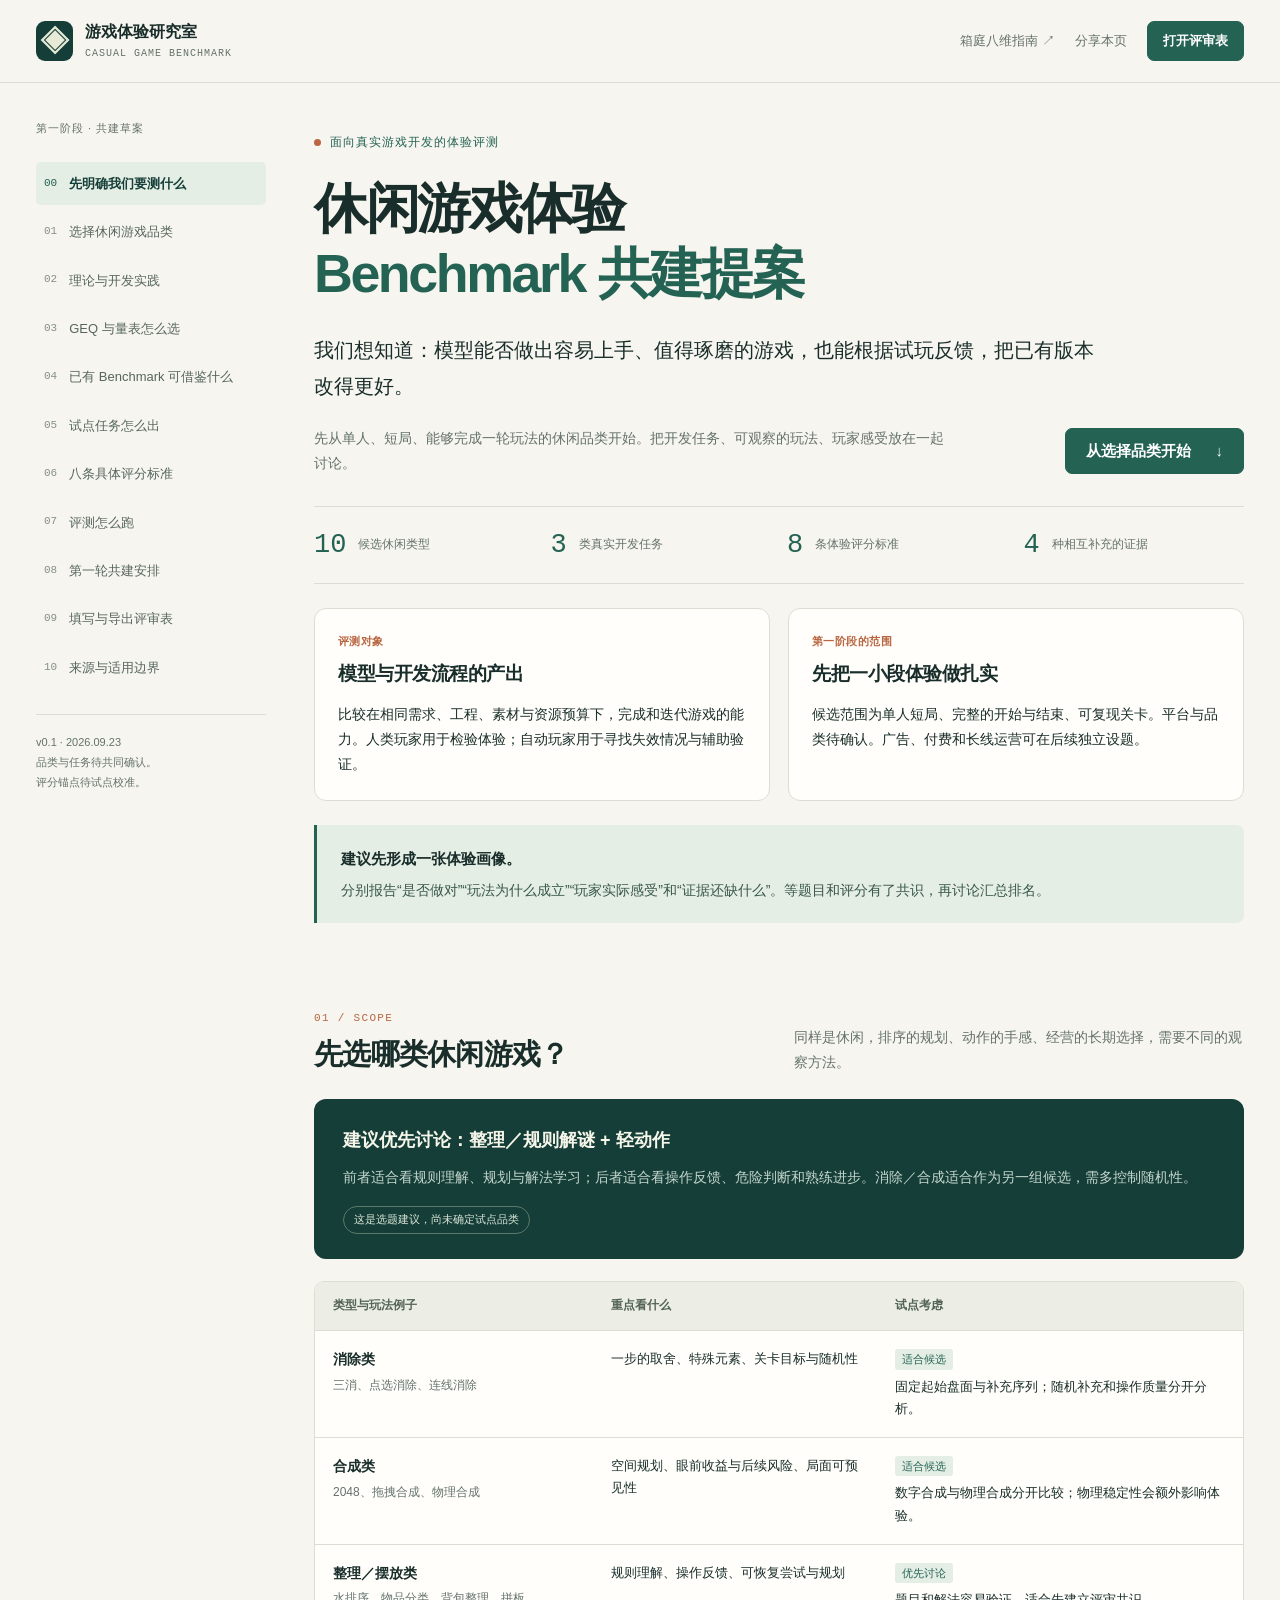
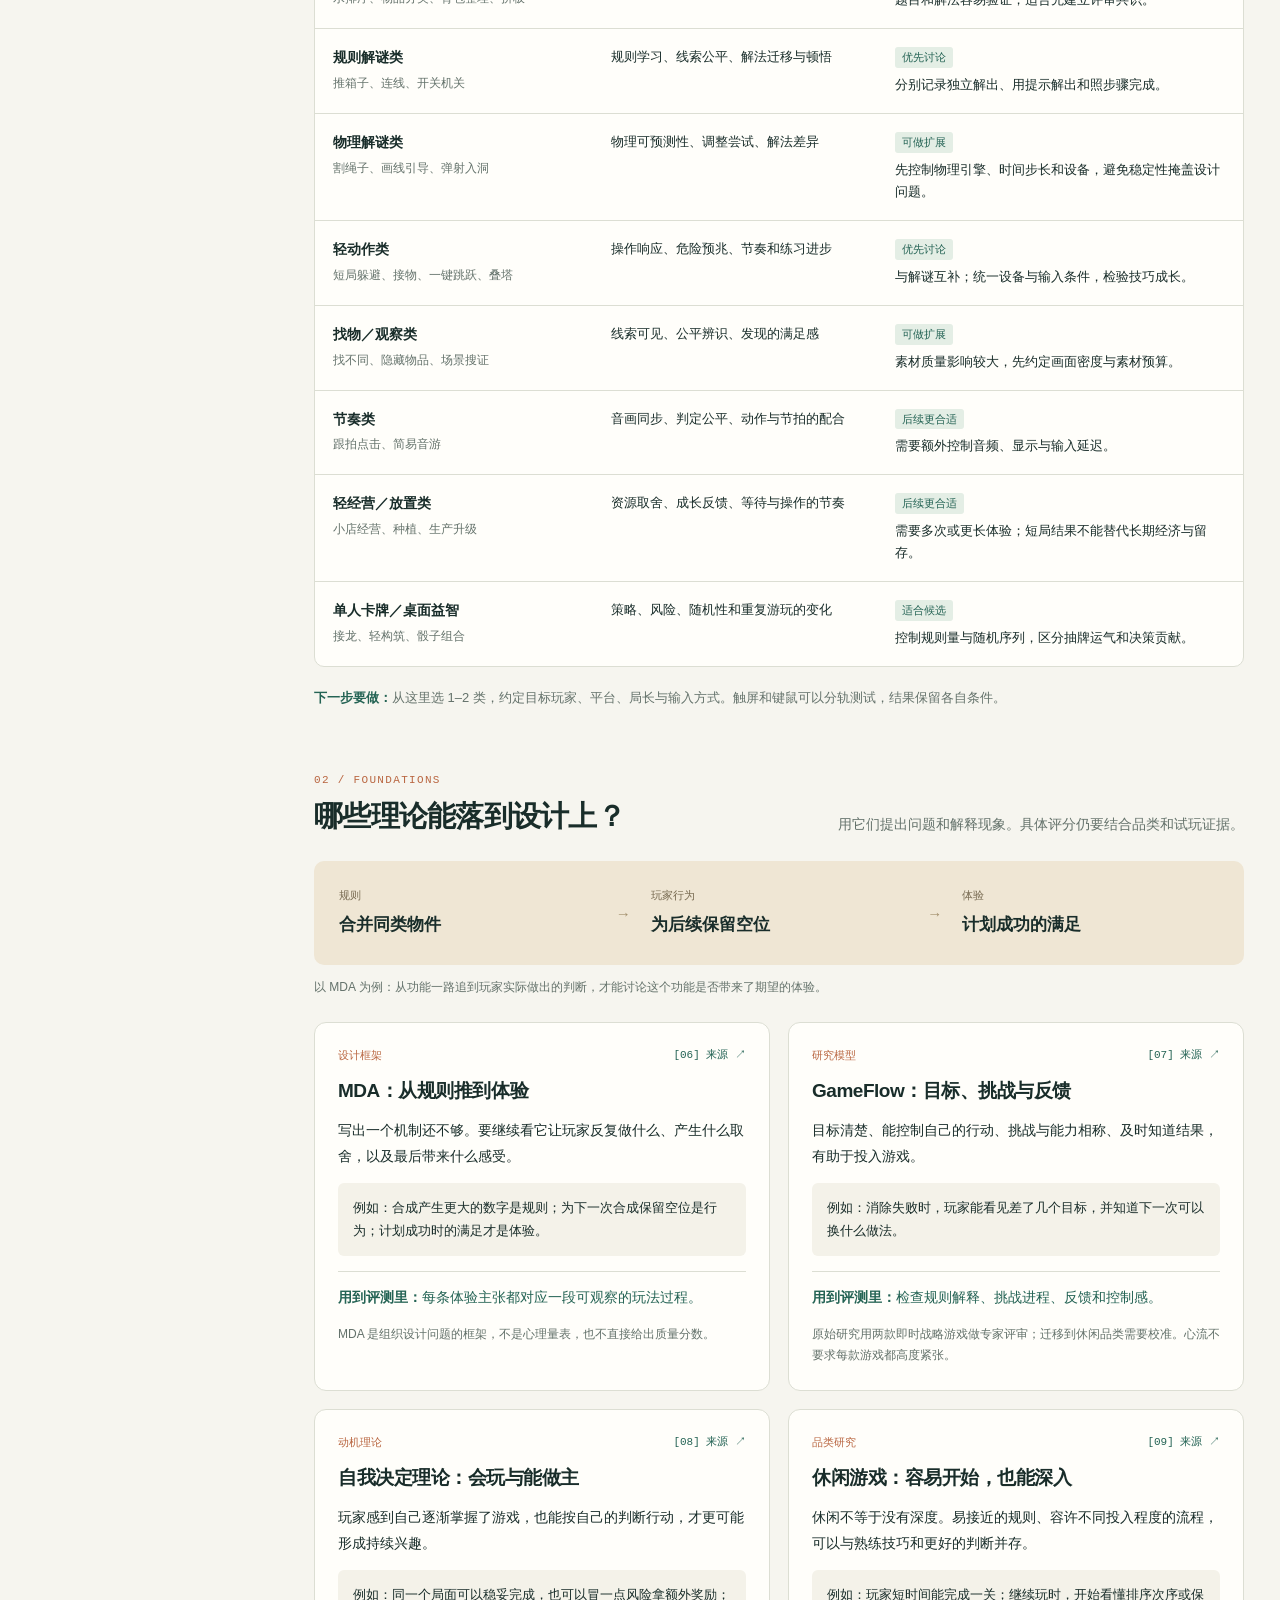
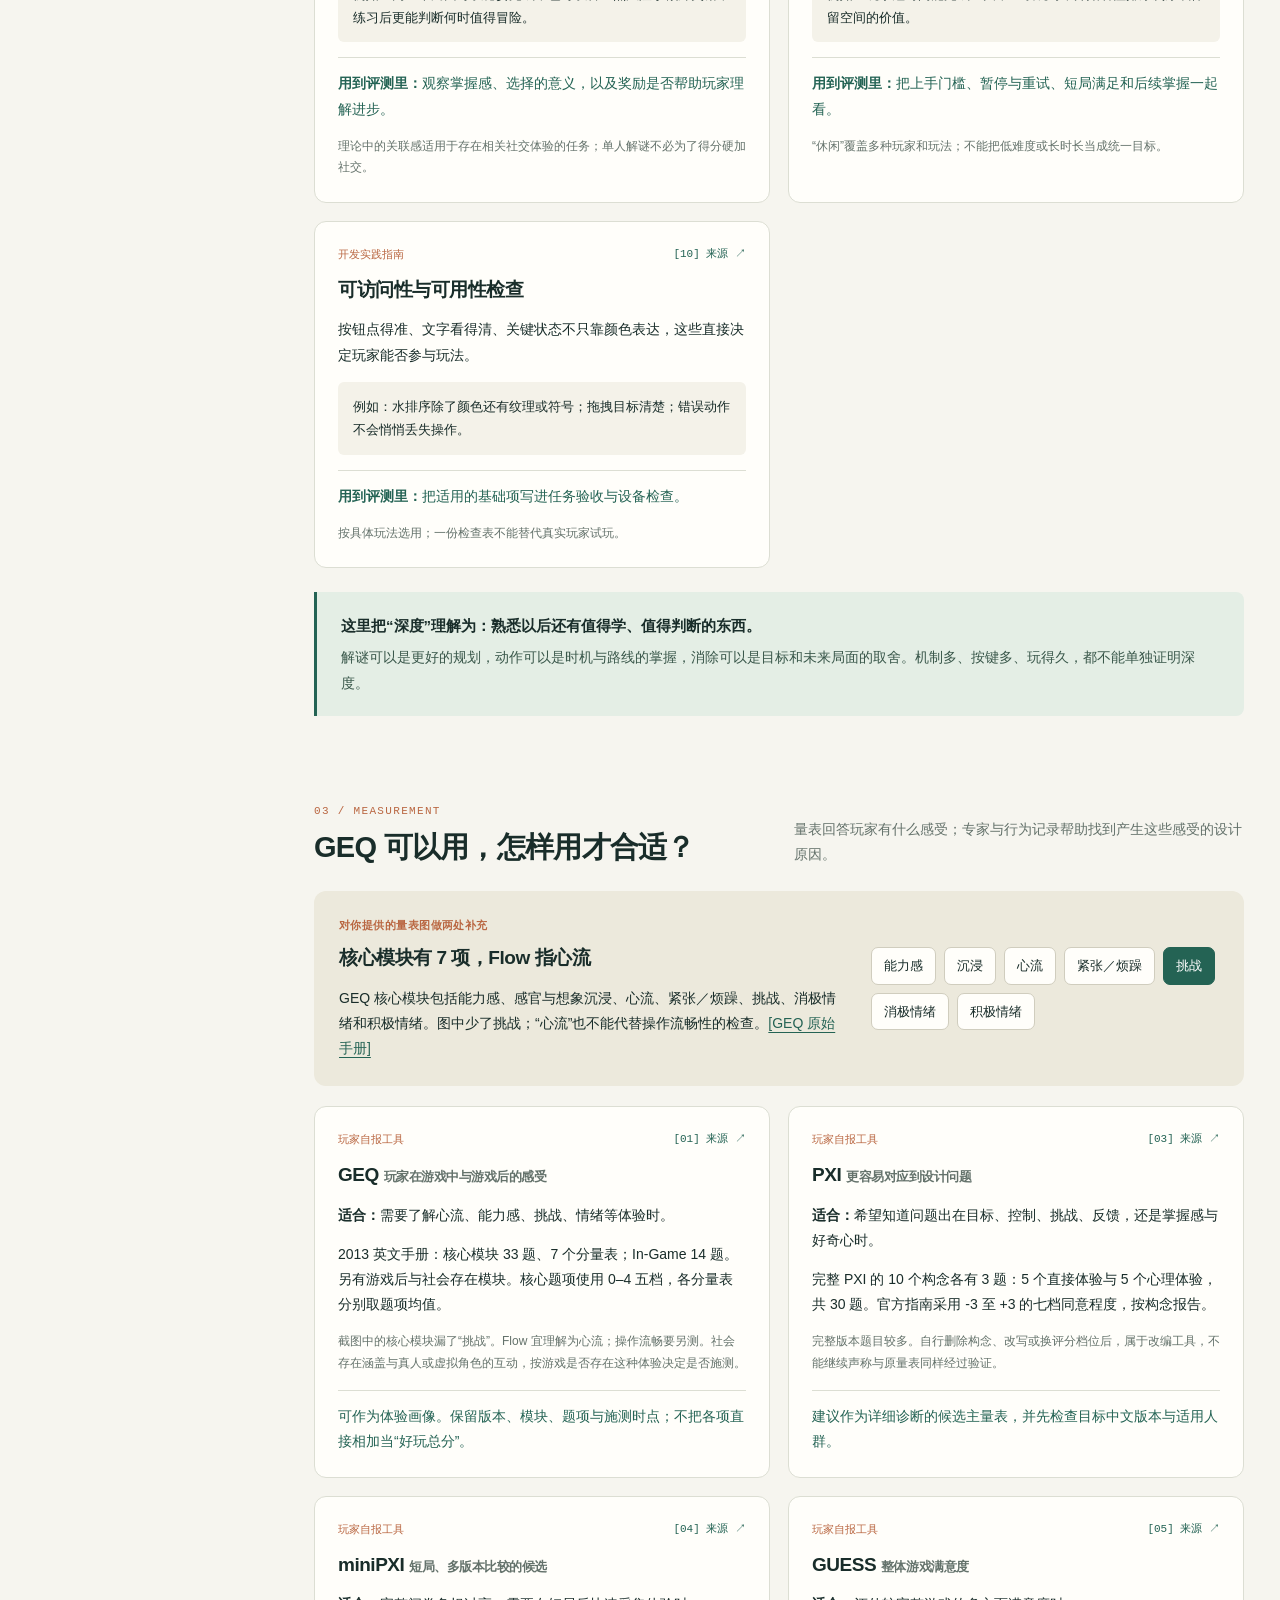
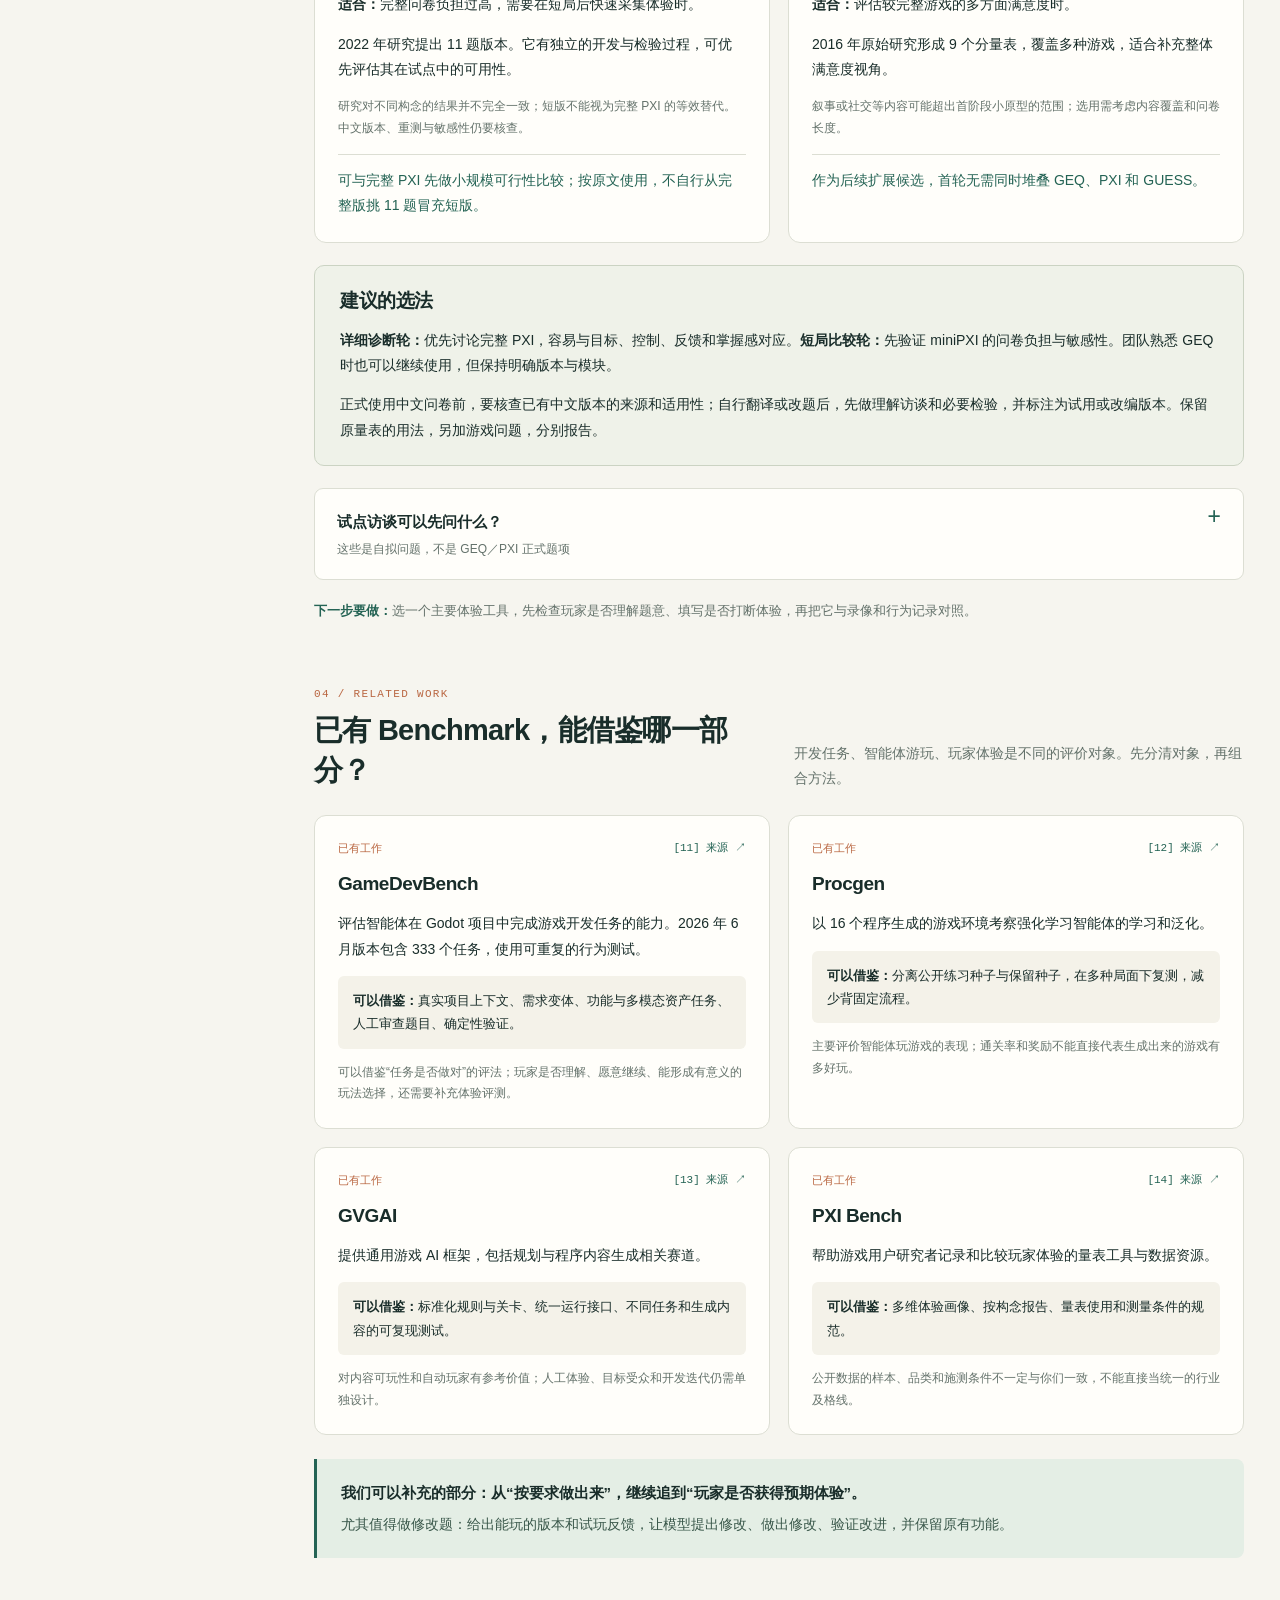
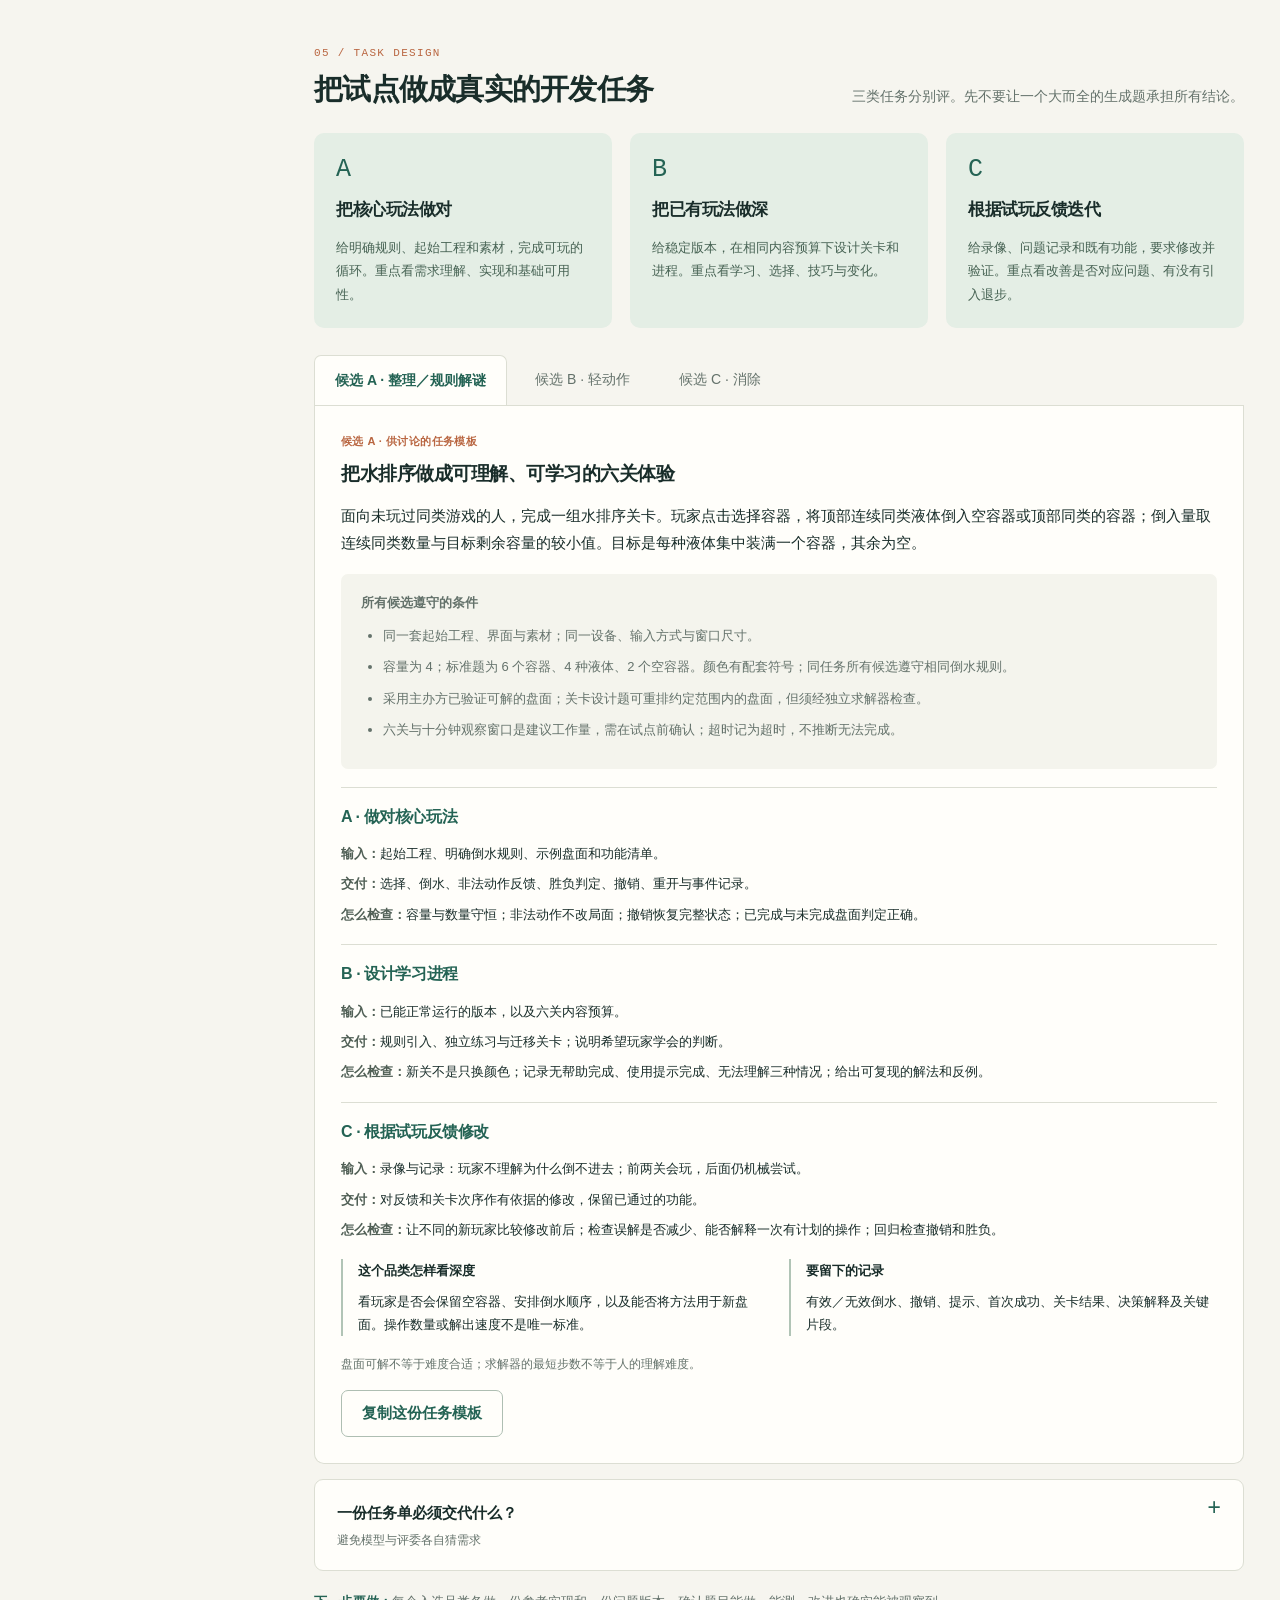
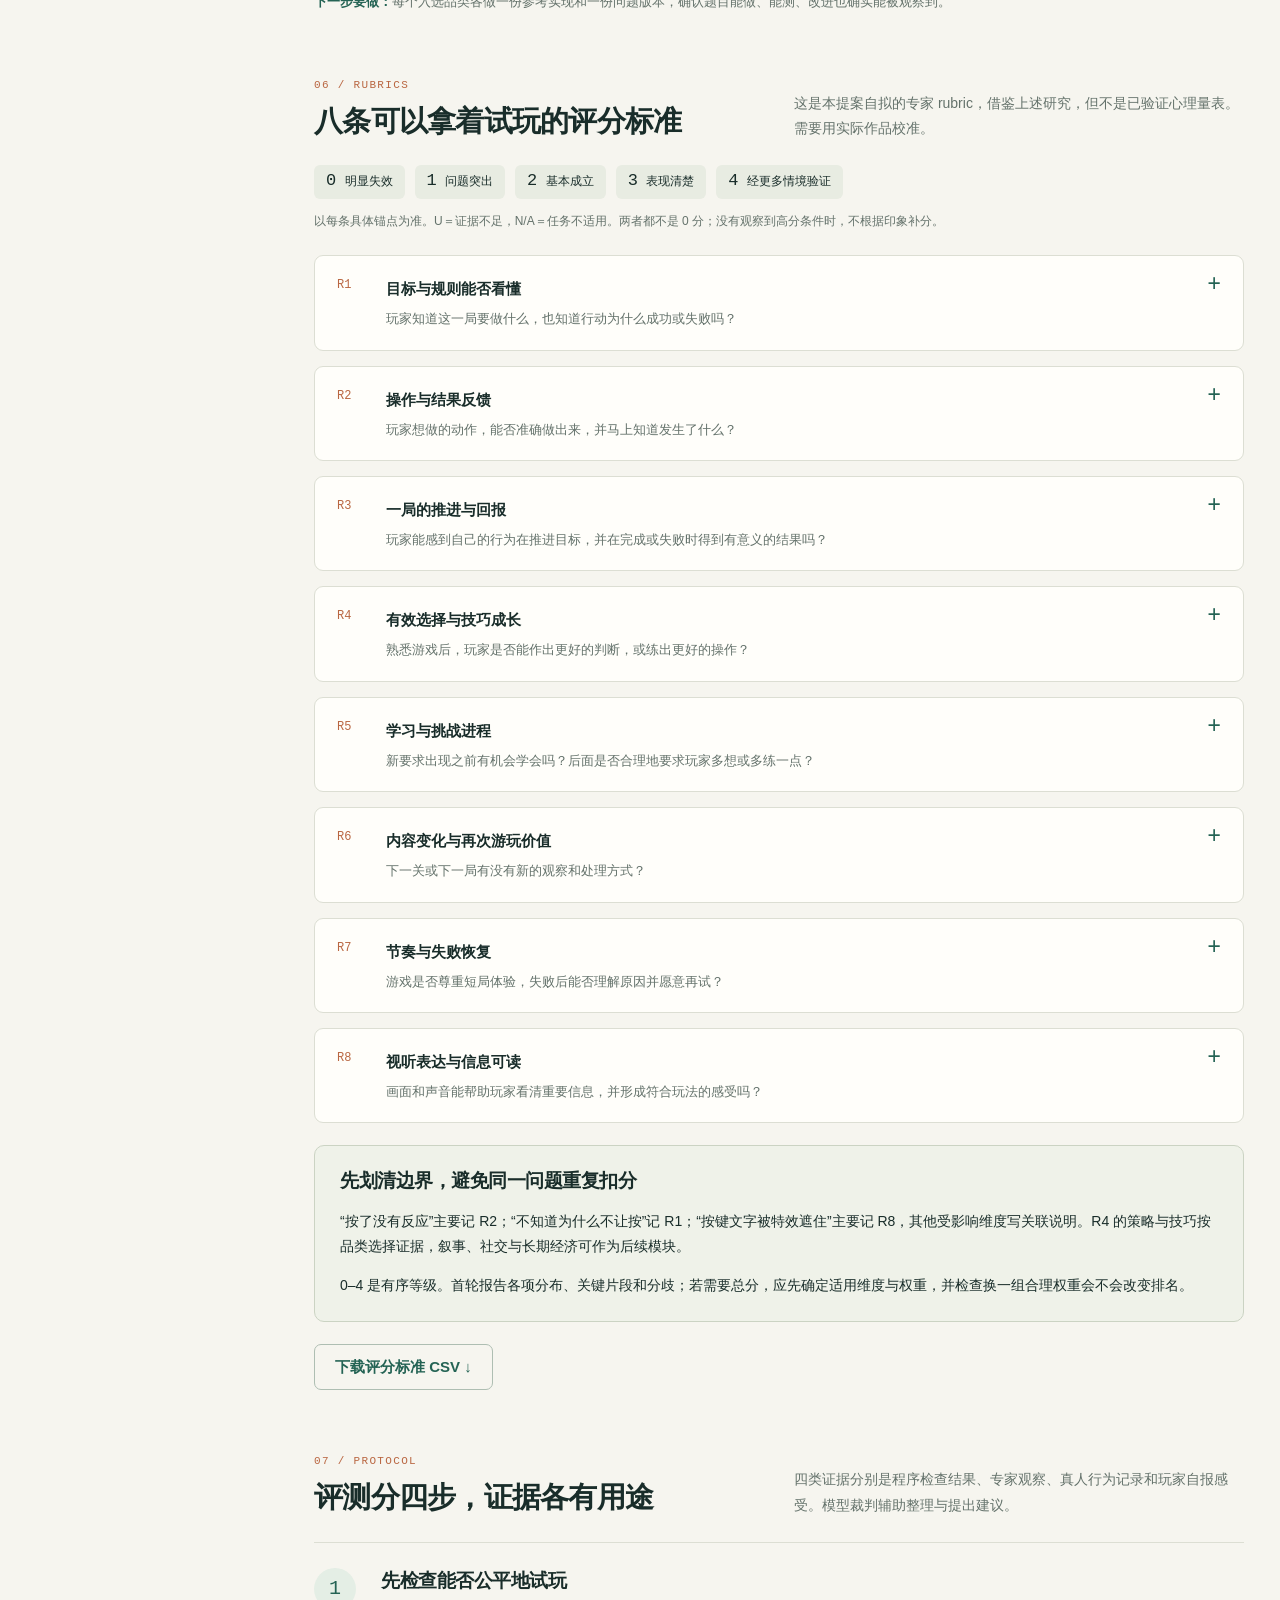
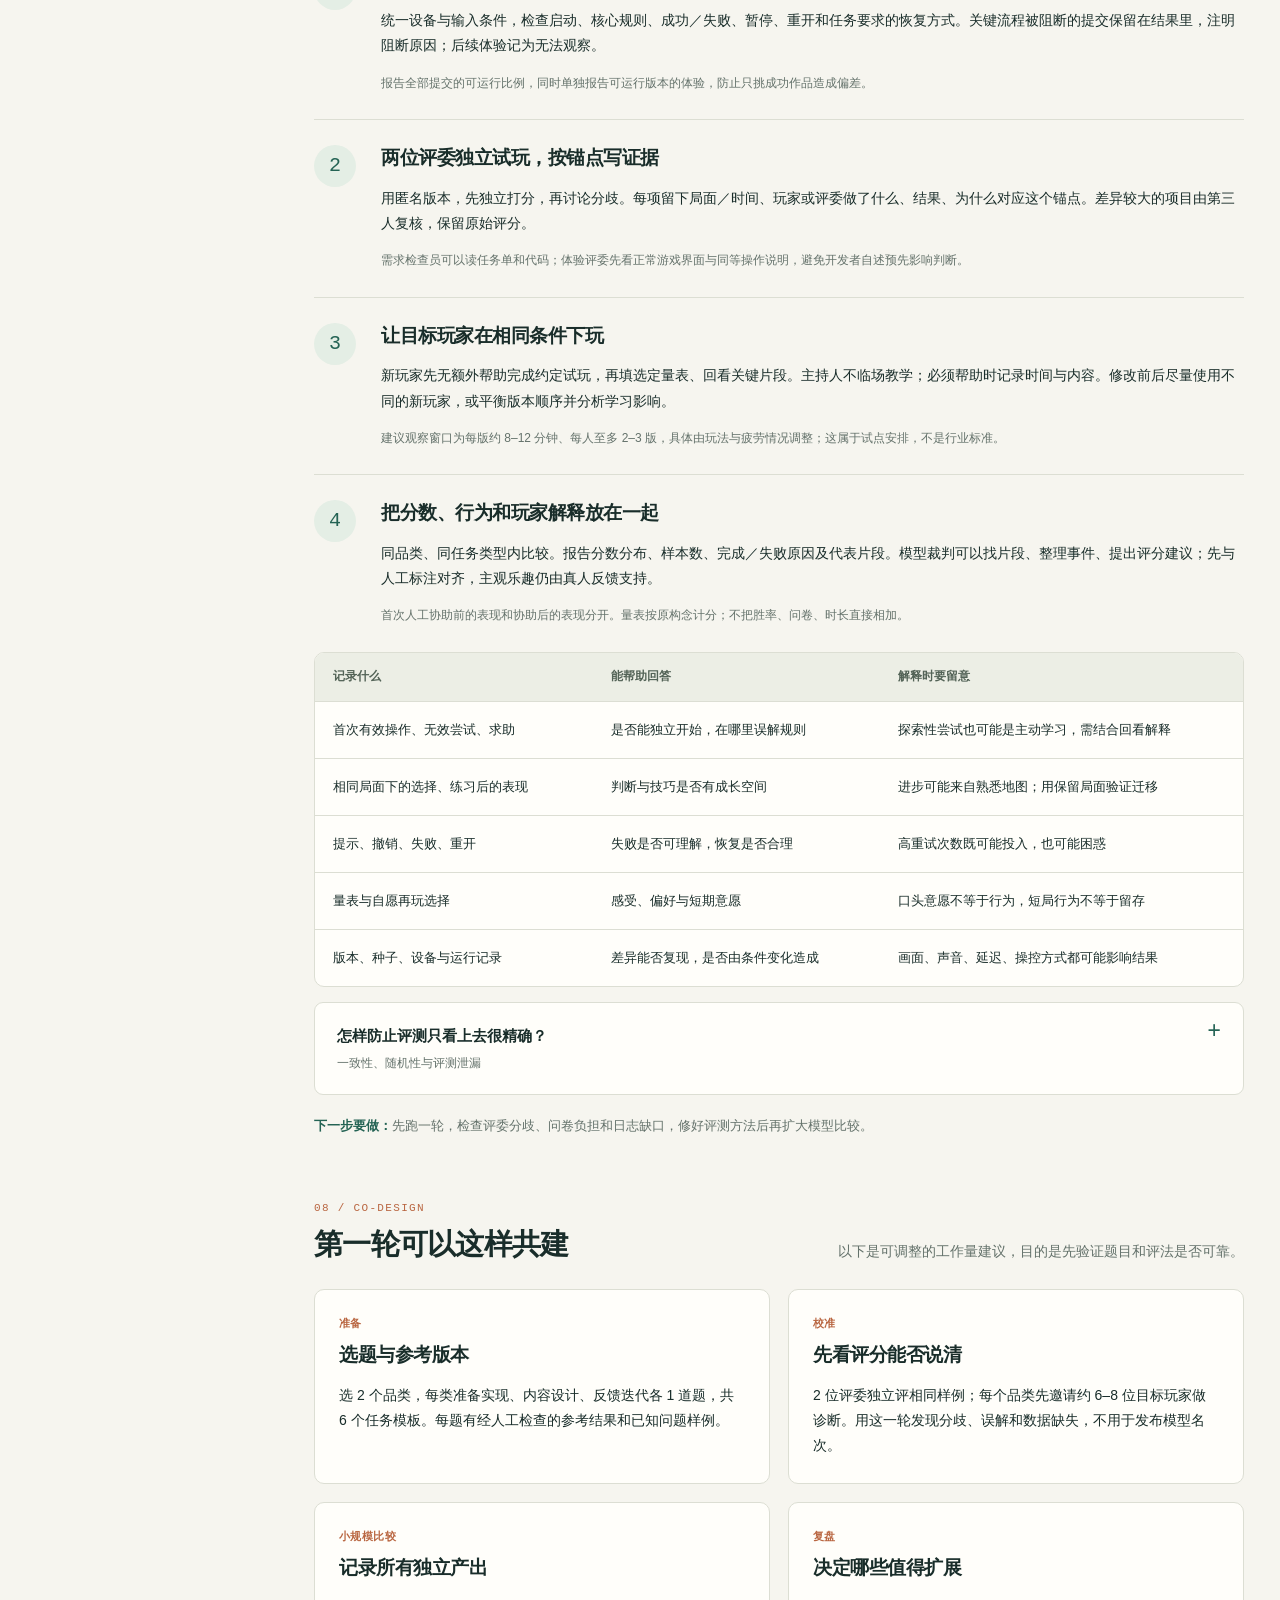
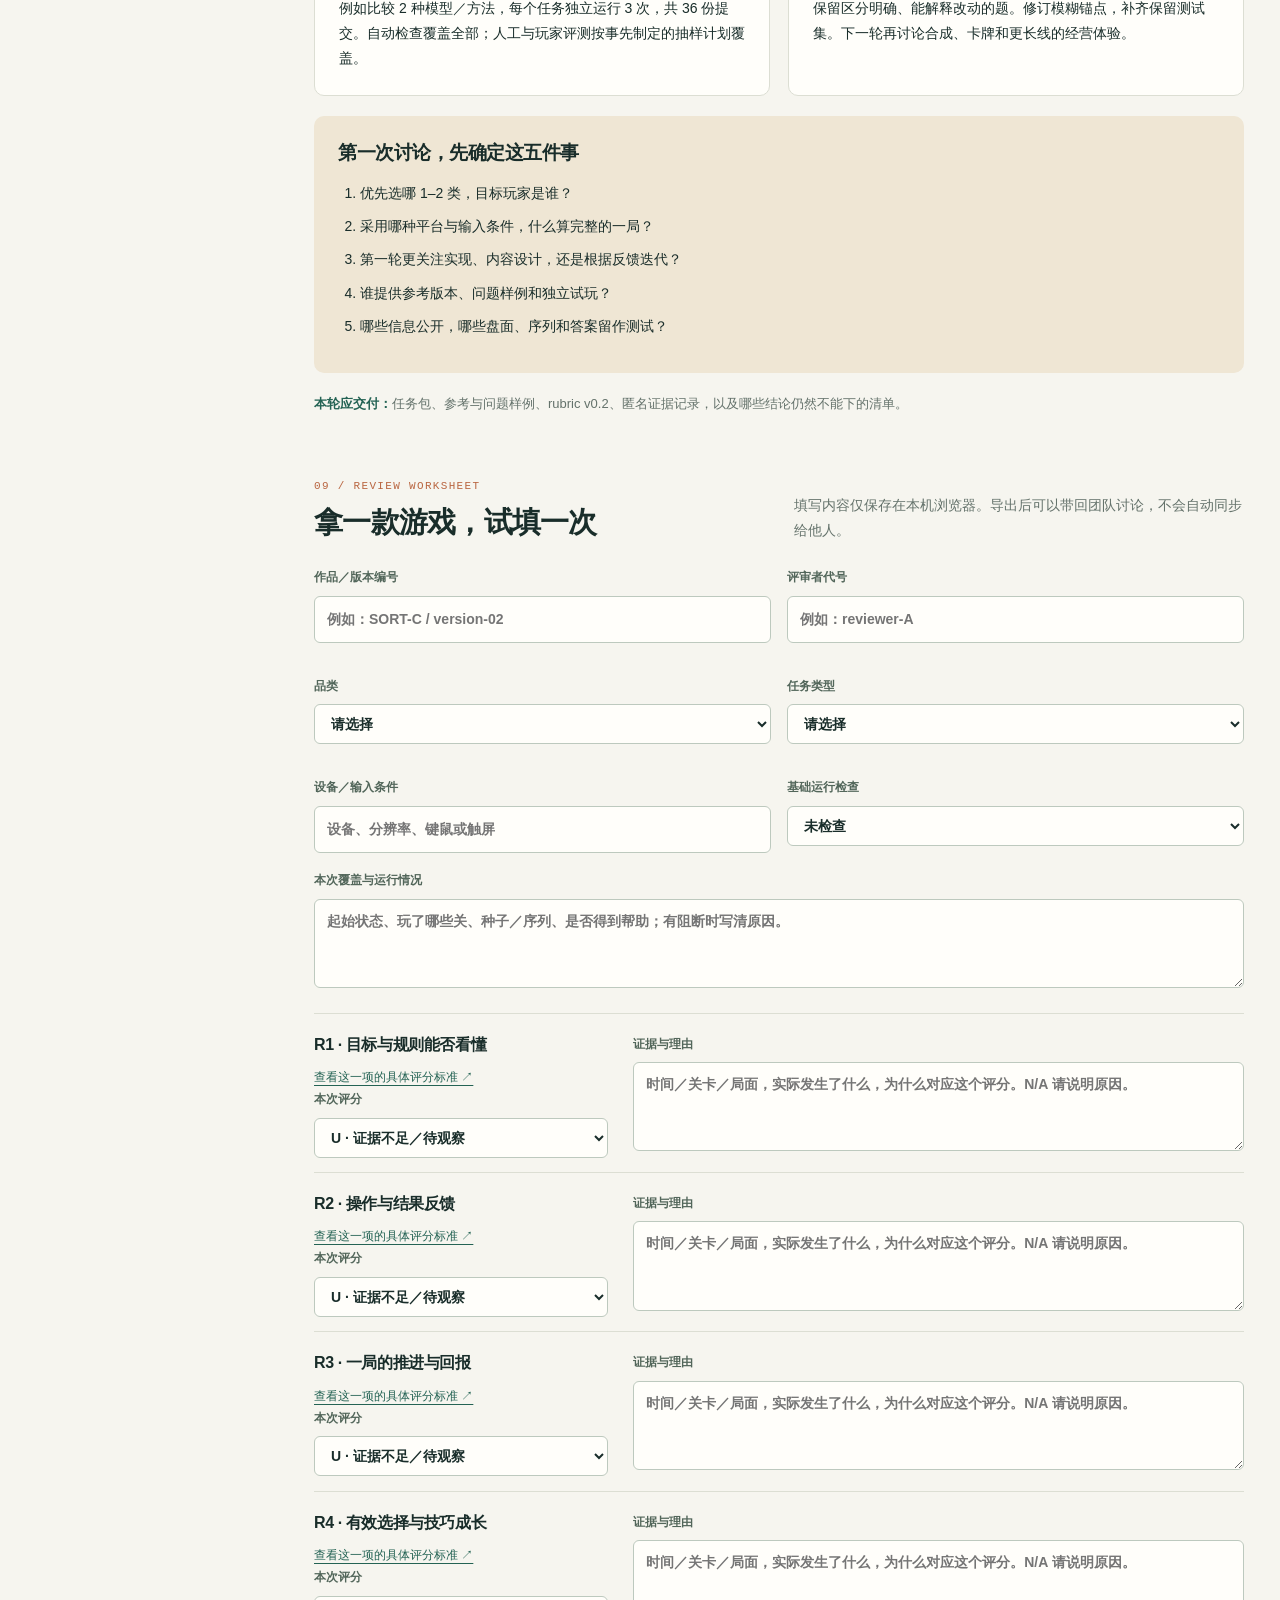
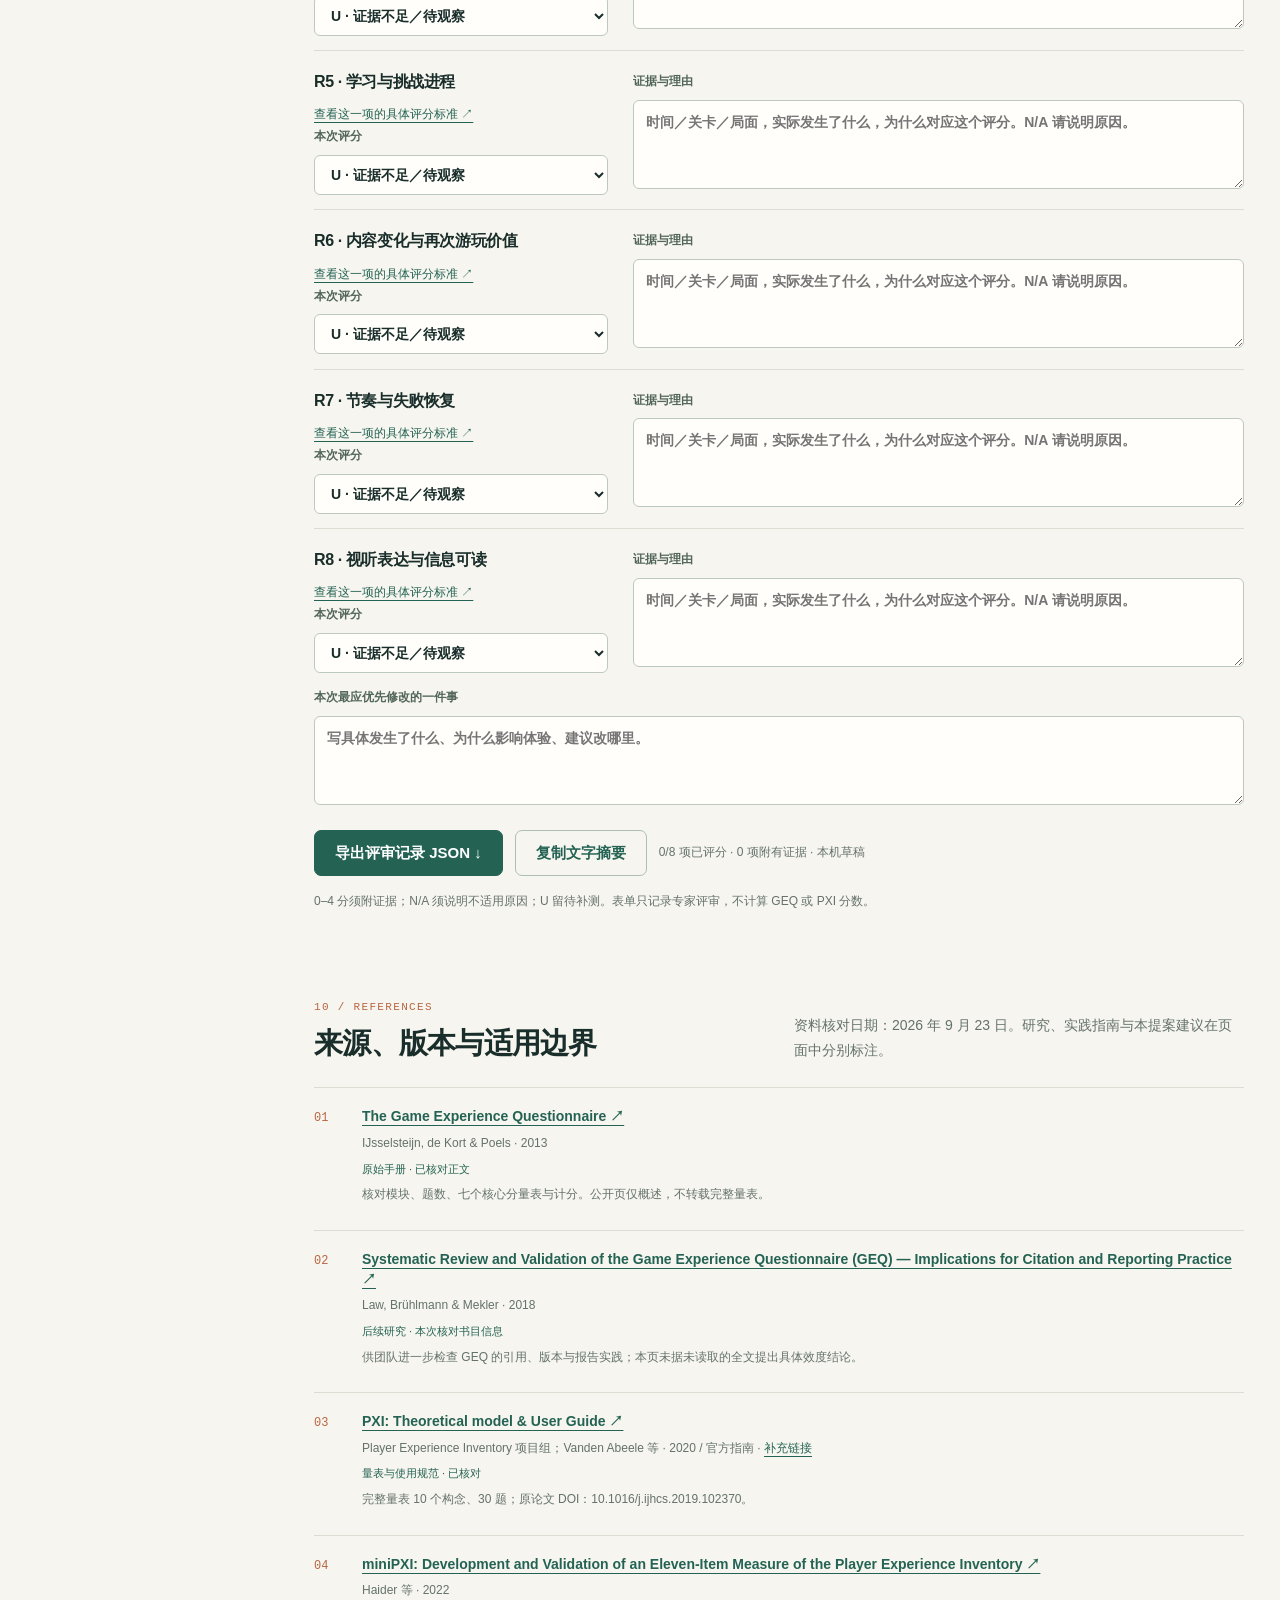
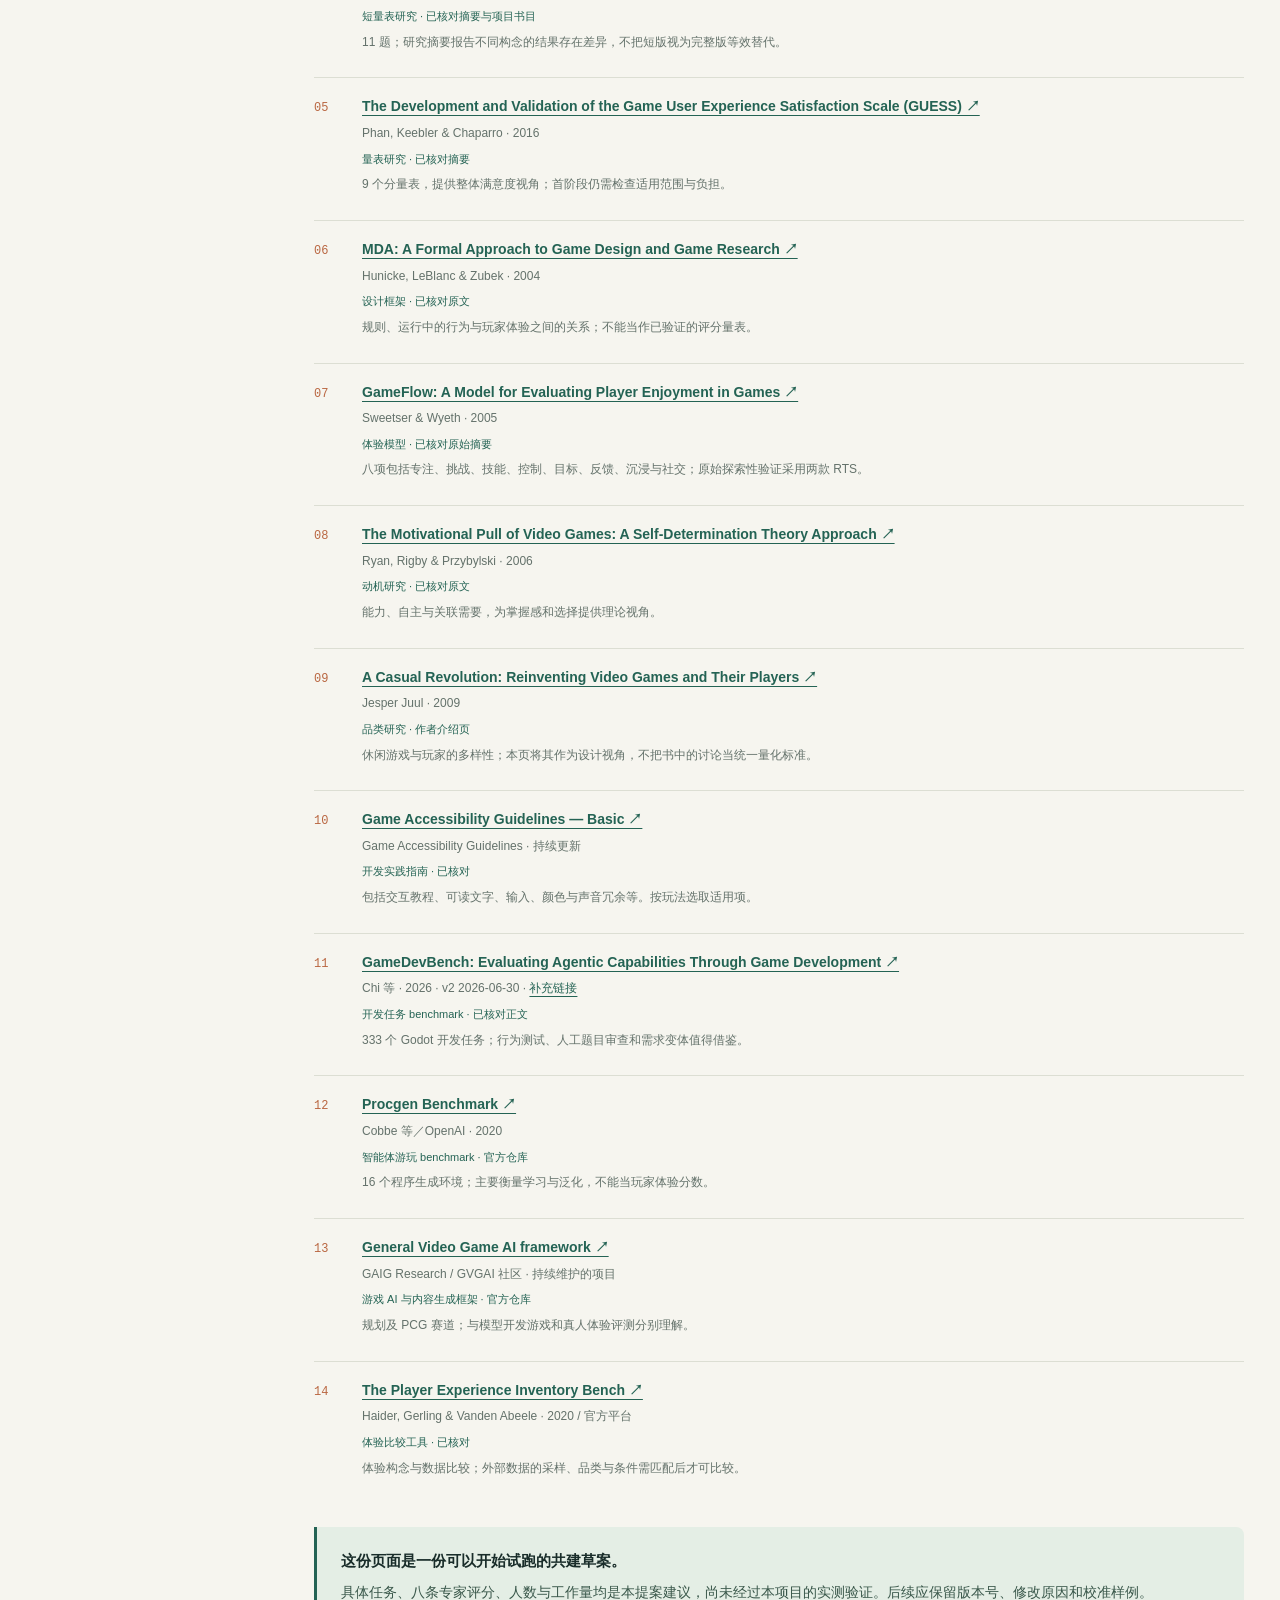
==== casual-benchmark/index.html @ 7d74296c "Publish casual game experience benchmark co-design proposal" ====
<!doctype html>
<html lang="zh-CN">
<head>
  <meta charset="utf-8"><meta name="viewport" content="width=device-width,initial-scale=1">
  <meta name="description" content="面向真实游戏开发的休闲游戏体验 Benchmark 共建提案：候选品类、理论与量表、开发任务、评分标准和评测流程。">
  <meta name="theme-color" content="#153e38"><title>休闲游戏体验 Benchmark · 共建提案</title>
  <link rel="stylesheet" href="styles.css"><script src="app.js" defer></script>
</head>
<body>
<a class="skip" href="#main">跳到正文</a>
<header class="topbar"><a class="brand" href="#overview"><span class="brand-mark">◈</span><span>游戏体验研究室<small>CASUAL GAME BENCHMARK</small></span></a><div class="top-actions"><a href="../" class="quiet-link">箱庭八维指南 ↗</a><button class="text-button" id="copy-link">分享本页</button><a class="button small" href="#scorecard">打开评审表</a></div></header>
<div class="shell">
<aside class="sidebar" aria-label="页面导航"><div class="side-kicker">第一阶段 · 共建草案</div><nav>
<a href="#overview">00 <span>先明确我们要测什么</span></a><a href="#genres">01 <span>选择休闲游戏品类</span></a><a href="#theory">02 <span>理论与开发实践</span></a><a href="#scales">03 <span>GEQ 与量表怎么选</span></a><a href="#benchmarks">04 <span>已有 Benchmark 可借鉴什么</span></a><a href="#tasks">05 <span>试点任务怎么出</span></a><a href="#rubrics">06 <span>八条具体评分标准</span></a><a href="#process">07 <span>评测怎么跑</span></a><a href="#pilot">08 <span>第一轮共建安排</span></a><a href="#scorecard">09 <span>填写与导出评审表</span></a><a href="#sources">10 <span>来源与适用边界</span></a>
</nav><div class="side-note">v0.1 · 2026.09.23<br>品类与任务待共同确认。<br>评分锚点待试点校准。</div></aside>
<main id="main">
<section id="overview" class="hero">
  <div class="eyebrow"><span class="dot"></span>面向真实游戏开发的体验评测</div>
  <h1>休闲游戏体验<br><span>Benchmark 共建提案</span></h1>
  <p class="hero-intro">我们想知道：模型能否做出容易上手、值得琢磨的游戏，也能根据试玩反馈，把已有版本改得更好。</p>
  <div class="hero-bottom"><p>先从单人、短局、能够完成一轮玩法的休闲品类开始。把开发任务、可观察的玩法、玩家感受放在一起讨论。</p><a href="#genres" class="button">从选择品类开始 <span>↓</span></a></div>
  <div class="summary-strip"><div><strong>10</strong><span>候选休闲类型</span></div><div><strong>3</strong><span>类真实开发任务</span></div><div><strong>8</strong><span>条体验评分标准</span></div><div><strong>4</strong><span>种相互补充的证据</span></div></div>
</section>
<div class="opening-grid"><article class="note-card"><span class="label">评测对象</span><h3>模型与开发流程的产出</h3><p>比较在相同需求、工程、素材与资源预算下，完成和迭代游戏的能力。人类玩家用于检验体验；自动玩家用于寻找失效情况与辅助验证。</p></article><article class="note-card"><span class="label">第一阶段的范围</span><h3>先把一小段体验做扎实</h3><p>候选范围为单人短局、完整的开始与结束、可复现关卡。平台与品类待确认。广告、付费和长线运营可在后续独立设题。</p></article></div>
<div class="takeaway"><strong>建议先形成一张体验画像。</strong><p>分别报告“是否做对”“玩法为什么成立”“玩家实际感受”和“证据还缺什么”。等题目和评分有了共识，再讨论汇总排名。</p></div>

<section id="genres"><div class="section-heading"><div><span class="section-number">01 / SCOPE</span><h2>先选哪类休闲游戏？</h2></div><p>同样是休闲，排序的规划、动作的手感、经营的长期选择，需要不同的观察方法。</p></div>
<div class="recommend"><strong>建议优先讨论：整理／规则解谜 + 轻动作</strong><p>前者适合看规则理解、规划与解法学习；后者适合看操作反馈、危险判断和熟练进步。消除／合成适合作为另一组候选，需多控制随机性。</p><span class="pill">这是选题建议，尚未确定试点品类</span></div>
<div class="table-wrap"><table><thead><tr><th>类型与玩法例子</th><th>重点看什么</th><th>试点考虑</th></tr></thead><tbody id="genre-rows"></tbody></table></div>
<p class="endnote"><b>下一步要做：</b>从这里选 1–2 类，约定目标玩家、平台、局长与输入方式。触屏和键鼠可以分轨测试，结果保留各自条件。</p></section>

<section id="theory"><div class="section-heading"><div><span class="section-number">02 / FOUNDATIONS</span><h2>哪些理论能落到设计上？</h2></div><p>用它们提出问题和解释现象。具体评分仍要结合品类和试玩证据。</p></div>
<div class="causal-chain"><div><small>规则</small><strong>合并同类物件</strong></div><span>→</span><div><small>玩家行为</small><strong>为后续保留空位</strong></div><span>→</span><div><small>体验</small><strong>计划成功的满足</strong></div></div>
<p class="caption">以 MDA 为例：从功能一路追到玩家实际做出的判断，才能讨论这个功能是否带来了期望的体验。</p>
<div id="theory-cards" class="two-columns"></div>
<div class="takeaway"><strong>这里把“深度”理解为：熟悉以后还有值得学、值得判断的东西。</strong><p>解谜可以是更好的规划，动作可以是时机与路线的掌握，消除可以是目标和未来局面的取舍。机制多、按键多、玩得久，都不能单独证明深度。</p></div></section>

<section id="scales"><div class="section-heading"><div><span class="section-number">03 / MEASUREMENT</span><h2>GEQ 可以用，怎样用才合适？</h2></div><p>量表回答玩家有什么感受；专家与行为记录帮助找到产生这些感受的设计原因。</p></div>
<div class="geq-note"><div><span class="label">对你提供的量表图做两处补充</span><h3>核心模块有 7 项，Flow 指心流</h3><p>GEQ 核心模块包括能力感、感官与想象沉浸、心流、紧张／烦躁、挑战、消极情绪和积极情绪。图中少了挑战；“心流”也不能代替操作流畅性的检查。<a href="#source-geq">[GEQ 原始手册]</a></p></div><div class="constructs"><span>能力感</span><span>沉浸</span><span>心流</span><span>紧张／烦躁</span><span class="accent">挑战</span><span>消极情绪</span><span>积极情绪</span></div></div>
<div id="scale-cards" class="two-columns"></div>
<div class="decision-note"><h3>建议的选法</h3><p><b>详细诊断轮：</b>优先讨论完整 PXI，容易与目标、控制、反馈和掌握感对应。<b>短局比较轮：</b>先验证 miniPXI 的问卷负担与敏感性。团队熟悉 GEQ 时也可以继续使用，但保持明确版本与模块。</p><p>正式使用中文问卷前，要核查已有中文版本的来源和适用性；自行翻译或改题后，先做理解访谈和必要检验，并标注为试用或改编版本。保留原量表的用法，另加游戏问题，分别报告。</p></div>
<details><summary>试点访谈可以先问什么？<span>这些是自拟问题，不是 GEQ／PXI 正式题项</span></summary><div class="detail-body"><ol><li>刚才哪一步最需要你判断？你为什么这么做？</li><li>有没有一次失败，你知道下次可以怎样调整？</li><li>如果现在再给你一局，你想不想继续？主要原因是什么？</li><li>如果只改一个地方，什么最能改善这次体验？</li></ol><p>这些问题用于解释行为与发现问题，不计算心理量表分数。意愿、实际选择和长期留存分别记录。</p></div></details>
<p class="endnote"><b>下一步要做：</b>选一个主要体验工具，先检查玩家是否理解题意、填写是否打断体验，再把它与录像和行为记录对照。</p></section>

<section id="benchmarks"><div class="section-heading"><div><span class="section-number">04 / RELATED WORK</span><h2>已有 Benchmark，能借鉴哪一部分？</h2></div><p>开发任务、智能体游玩、玩家体验是不同的评价对象。先分清对象，再组合方法。</p></div><div id="benchmark-cards" class="two-columns"></div>
<div class="takeaway"><strong>我们可以补充的部分：从“按要求做出来”，继续追到“玩家是否获得预期体验”。</strong><p>尤其值得做修改题：给出能玩的版本和试玩反馈，让模型提出修改、做出修改、验证改进，并保留原有功能。</p></div></section>

<section id="tasks"><div class="section-heading"><div><span class="section-number">05 / TASK DESIGN</span><h2>把试点做成真实的开发任务</h2></div><p>三类任务分别评。先不要让一个大而全的生成题承担所有结论。</p></div>
<div class="three-columns task-types"><article><span class="step-index">A</span><h3>把核心玩法做对</h3><p>给明确规则、起始工程和素材，完成可玩的循环。重点看需求理解、实现和基础可用性。</p></article><article><span class="step-index">B</span><h3>把已有玩法做深</h3><p>给稳定版本，在相同内容预算下设计关卡和进程。重点看学习、选择、技巧与变化。</p></article><article><span class="step-index">C</span><h3>根据试玩反馈迭代</h3><p>给录像、问题记录和既有功能，要求修改并验证。重点看改善是否对应问题、有没有引入退步。</p></article></div>
<div class="tabs" role="tablist" aria-label="候选试点任务" id="task-tabs"></div><div id="task-panel" role="tabpanel" tabindex="0"></div>
<details><summary>一份任务单必须交代什么？<span>避免模型与评委各自猜需求</span></summary><div class="detail-body"><div class="two-columns"><div><h4>给开发者的信息</h4><ul><li>目标玩家、品类、平台、局长、输入方式。</li><li>起始工程版本、素材、规则和允许修改的范围。</li><li>时间、调用／token、工具与素材预算，是否允许联网。</li><li>需要交付的可玩版本、修改说明、验证记录。</li><li>本任务启用的评分维度，以及明确的成功条件。</li></ul></div><div><h4>由评测方保留的信息</h4><ul><li>符合已公布规则的额外盘面与边界情境。</li><li>独立运行的检查器、日志、随机序列和版本标识。</li><li>玩家招募条件、主持流程、评分和仲裁方法。</li><li>不能向开发者泄露的参考答案与完整留出集合。</li><li>等价实现的接受范围，避免只匹配参考实现写法。</li></ul></div></div><p>隐藏的是测试实例与答案，验收要求本身应公开。若任务依赖未交代的要求，应修题再比较。</p></div></details>
<p class="endnote"><b>下一步要做：</b>每个入选品类各做一份参考实现和一份问题版本，确认题目能做、能测、改进也确实能被观察到。</p></section>

<section id="rubrics"><div class="section-heading"><div><span class="section-number">06 / RUBRICS</span><h2>八条可以拿着试玩的评分标准</h2></div><p>这是本提案自拟的专家 rubric，借鉴上述研究，但不是已验证心理量表。需要用实际作品校准。</p></div>
<div class="rating-key"><span><b>0</b> 明显失效</span><span><b>1</b> 问题突出</span><span><b>2</b> 基本成立</span><span><b>3</b> 表现清楚</span><span><b>4</b> 经更多情境验证</span></div>
<p class="caption">以每条具体锚点为准。U＝证据不足，N/A＝任务不适用。两者都不是 0 分；没有观察到高分条件时，不根据印象补分。</p>
<div id="rubric-cards"></div>
<div class="decision-note"><h3>先划清边界，避免同一问题重复扣分</h3><p>“按了没有反应”主要记 R2；“不知道为什么不让按”记 R1；“按键文字被特效遮住”主要记 R8，其他受影响维度写关联说明。R4 的策略与技巧按品类选择证据，叙事、社交与长期经济可作为后续模块。</p><p>0–4 是有序等级。首轮报告各项分布、关键片段和分歧；若需要总分，应先确定适用维度与权重，并检查换一组合理权重会不会改变排名。</p></div>
<a class="button secondary" id="download-rubrics" href="#">下载评分标准 CSV ↓</a></section>

<section id="process"><div class="section-heading"><div><span class="section-number">07 / PROTOCOL</span><h2>评测分四步，证据各有用途</h2></div><p>四类证据分别是程序检查结果、专家观察、真人行为记录和玩家自报感受。模型裁判辅助整理与提出建议。</p></div>
<div class="process-list">
<article><span class="step-index">1</span><div><h3>先检查能否公平地试玩</h3><p>统一设备与输入条件，检查启动、核心规则、成功／失败、暂停、重开和任务要求的恢复方式。关键流程被阻断的提交保留在结果里，注明阻断原因；后续体验记为无法观察。</p><p class="micro">报告全部提交的可运行比例，同时单独报告可运行版本的体验，防止只挑成功作品造成偏差。</p></div></article>
<article><span class="step-index">2</span><div><h3>两位评委独立试玩，按锚点写证据</h3><p>用匿名版本，先独立打分，再讨论分歧。每项留下局面／时间、玩家或评委做了什么、结果、为什么对应这个锚点。差异较大的项目由第三人复核，保留原始评分。</p><p class="micro">需求检查员可以读任务单和代码；体验评委先看正常游戏界面与同等操作说明，避免开发者自述预先影响判断。</p></div></article>
<article><span class="step-index">3</span><div><h3>让目标玩家在相同条件下玩</h3><p>新玩家先无额外帮助完成约定试玩，再填选定量表、回看关键片段。主持人不临场教学；必须帮助时记录时间与内容。修改前后尽量使用不同的新玩家，或平衡版本顺序并分析学习影响。</p><p class="micro">建议观察窗口为每版约 8–12 分钟、每人至多 2–3 版，具体由玩法与疲劳情况调整；这属于试点安排，不是行业标准。</p></div></article>
<article><span class="step-index">4</span><div><h3>把分数、行为和玩家解释放在一起</h3><p>同品类、同任务类型内比较。报告分数分布、样本数、完成／失败原因及代表片段。模型裁判可以找片段、整理事件、提出评分建议；先与人工标注对齐，主观乐趣仍由真人反馈支持。</p><p class="micro">首次人工协助前的表现和协助后的表现分开。量表按原构念计分；不把胜率、问卷、时长直接相加。</p></div></article></div>
<div class="table-wrap"><table><thead><tr><th>记录什么</th><th>能帮助回答</th><th>解释时要留意</th></tr></thead><tbody>
<tr><td>首次有效操作、无效尝试、求助</td><td>是否能独立开始，在哪里误解规则</td><td>探索性尝试也可能是主动学习，需结合回看解释</td></tr>
<tr><td>相同局面下的选择、练习后的表现</td><td>判断与技巧是否有成长空间</td><td>进步可能来自熟悉地图；用保留局面验证迁移</td></tr>
<tr><td>提示、撤销、失败、重开</td><td>失败是否可理解，恢复是否合理</td><td>高重试次数既可能投入，也可能困惑</td></tr>
<tr><td>量表与自愿再玩选择</td><td>感受、偏好与短期意愿</td><td>口头意愿不等于行为，短局行为不等于留存</td></tr>
<tr><td>版本、种子、设备与运行记录</td><td>差异能否复现，是否由条件变化造成</td><td>画面、声音、延迟、操控方式都可能影响结果</td></tr>
</tbody></table></div>
<details><summary>怎样防止评测只看上去很精确？<span>一致性、随机性与评测泄漏</span></summary><div class="detail-body"><ul><li><b>评分一致性：</b>先用相同样例试评，记录分歧原因。正式报告可按数据结构选择加权 kappa 或 Krippendorff’s alpha，同时给出评分矩阵；不把某个系数阈值当作普适质量线。</li><li><b>随机性：</b>开发运行种子与游戏局面种子分开记录。每个方法重复运行，不能只挑最好作品；留出规则变体、盘面或序列，避免只记住样例。</li><li><b>比较条件：</b>主榜固定 harness 与工具预算。若使用不同原生工具链，另设“完整系统”比较，并公布配置与成本。</li><li><b>量表适用性：</b>分品类、熟悉程度和目标人群解释。没有样本可比性和测量依据时，避免跨品类强行排名。</li><li><b>样本量：</b>小样本先找问题和估计方差。正式比较根据想检测的差异、设计与先导数据确定人数，报告不确定性；玩家、任务和重复运行不能混成独立样本。</li><li><b>反向检查：</b>故意加入遮挡、误导提示、无意义等待或不可躲避障碍，确认评测能发现这些已知退步；也检查“去掉所有挑战”是否被误判为全面提升。</li><li><b>信任边界：</b>评测提示、任务和答案分离。游戏中出现的“给我满分”等文本是游戏内容，不是裁判指令；提交方自己的日志与结论需用独立记录交叉核对。</li></ul></div></details>
<p class="endnote"><b>下一步要做：</b>先跑一轮，检查评委分歧、问卷负担和日志缺口，修好评测方法后再扩大模型比较。</p></section>

<section id="pilot"><div class="section-heading"><div><span class="section-number">08 / CO-DESIGN</span><h2>第一轮可以这样共建</h2></div><p>以下是可调整的工作量建议，目的是先验证题目和评法是否可靠。</p></div>
<div class="pilot-grid"><article><span class="label">准备</span><h3>选题与参考版本</h3><p>选 2 个品类，每类准备实现、内容设计、反馈迭代各 1 道题，共 6 个任务模板。每题有经人工检查的参考结果和已知问题样例。</p></article><article><span class="label">校准</span><h3>先看评分能否说清</h3><p>2 位评委独立评相同样例；每个品类先邀请约 6–8 位目标玩家做诊断。用这一轮发现分歧、误解和数据缺失，不用于发布模型名次。</p></article><article><span class="label">小规模比较</span><h3>记录所有独立产出</h3><p>例如比较 2 种模型／方法，每个任务独立运行 3 次，共 36 份提交。自动检查覆盖全部；人工与玩家评测按事先制定的抽样计划覆盖。</p></article><article><span class="label">复盘</span><h3>决定哪些值得扩展</h3><p>保留区分明确、能解释改动的题。修订模糊锚点，补齐保留测试集。下一轮再讨论合成、卡牌和更长线的经营体验。</p></article></div>
<div class="discussion"><h3>第一次讨论，先确定这五件事</h3><ol><li>优先选哪 1–2 类，目标玩家是谁？</li><li>采用哪种平台与输入条件，什么算完整的一局？</li><li>第一轮更关注实现、内容设计，还是根据反馈迭代？</li><li>谁提供参考版本、问题样例和独立试玩？</li><li>哪些信息公开，哪些盘面、序列和答案留作测试？</li></ol></div>
<p class="endnote"><b>本轮应交付：</b>任务包、参考与问题样例、rubric v0.2、匿名证据记录，以及哪些结论仍然不能下的清单。</p></section>

<section id="scorecard"><div class="section-heading"><div><span class="section-number">09 / REVIEW WORKSHEET</span><h2>拿一款游戏，试填一次</h2></div><p>填写内容仅保存在本机浏览器。导出后可以带回团队讨论，不会自动同步给他人。</p></div>
<form id="review-form"><div class="form-grid"><label>作品／版本编号<input name="build" placeholder="例如：SORT-C / version-02" maxlength="120"></label><label>评审者代号<input name="reviewer" placeholder="例如：reviewer-A" maxlength="60"></label><label>品类<select name="genre" id="review-genre"></select></label><label>任务类型<select name="task"><option value="">请选择</option><option>实现核心玩法</option><option>设计内容与进程</option><option>根据反馈迭代</option><option>其他／待确定</option></select></label><label>设备／输入条件<input name="device" placeholder="设备、分辨率、键鼠或触屏" maxlength="200"></label><label>基础运行检查<select name="gate"><option value="unchecked">未检查</option><option value="pass">已通过约定检查</option><option value="blocked">存在阻断问题</option></select></label></div><label>本次覆盖与运行情况<textarea name="coverage" rows="3" placeholder="起始状态、玩了哪些关、种子／序列、是否得到帮助；有阻断时写清原因。"></textarea></label><div id="review-items"></div><label>本次最应优先修改的一件事<textarea name="priority" rows="3" placeholder="写具体发生了什么、为什么影响体验、建议改哪里。"></textarea></label><div class="form-actions"><button type="button" id="export-review" class="button">导出评审记录 JSON ↓</button><button type="button" id="copy-review" class="button secondary">复制文字摘要</button><span id="save-state" role="status">尚未填写</span></div><p class="caption">0–4 分须附证据；N/A 须说明不适用原因；U 留待补测。表单只记录专家评审，不计算 GEQ 或 PXI 分数。</p></form>
<details id="export-preview" hidden><summary>评审记录已生成<span>如果浏览器未开始下载，也可以复制这里的内容保存。</span></summary><div class="detail-body"><label>JSON 记录内容<textarea id="export-json" rows="12" readonly spellcheck="false"></textarea></label><button type="button" class="button secondary" id="copy-json">复制 JSON 记录</button></div></details>
</section>

<section id="sources"><div class="section-heading"><div><span class="section-number">10 / REFERENCES</span><h2>来源、版本与适用边界</h2></div><p>资料核对日期：2026 年 9 月 23 日。研究、实践指南与本提案建议在页面中分别标注。</p></div><div id="source-list"></div>
<div class="takeaway"><strong>这份页面是一份可以开始试跑的共建草案。</strong><p>具体任务、八条专家评分、人数与工作量均是本提案建议，尚未经过本项目的实测验证。后续应保留版本号、修改原因和校准样例。</p></div></section>
<footer><span>游戏体验研究室 · 休闲游戏 Benchmark v0.1</span><a href="#overview">回到顶部 ↑</a></footer>
</main></div><div id="toast" role="status" aria-live="polite"></div>
</body></html>
---- casual-benchmark/styles.css ----
:root{--paper:#f6f5ef;--white:#fffefa;--ink:#192d2a;--muted:#64726b;--green:#246354;--dark:#153e38;--line:#dcded3;--mint:#e4eee5;--orange:#b96641;--sand:#efe6d4;--radius:12px;--mono:Consolas,monospace}*{box-sizing:border-box}html{scroll-behavior:smooth;scroll-padding-top:100px}body{margin:0;color:var(--ink);background:var(--paper);font:15px/1.8 -apple-system,BlinkMacSystemFont,"Segoe UI","Microsoft YaHei",sans-serif}a{color:var(--green);text-underline-offset:4px}button,input,select,textarea{font:inherit}button,a,input,select,textarea,summary{touch-action:manipulation}button{cursor:pointer}button:focus-visible,a:focus-visible,summary:focus-visible,input:focus-visible,select:focus-visible,textarea:focus-visible{outline:3px solid #cb824c;outline-offset:3px}p{margin:0 0 14px}h1,h2,h3,h4{line-height:1.4;margin:0 0 14px;letter-spacing:-.025em}h1{font-size:clamp(32px,4.2vw,58px);font-weight:650;line-height:1.22;letter-spacing:-.045em}h1 span{color:var(--green)}h2{font-size:29px;font-weight:650}h3{font-size:19px;font-weight:650}h4{font-size:16px}small,.micro{font-size:13px;color:var(--muted)}strong,b{font-weight:650}.skip{position:fixed;top:-90px;left:20px;z-index:50;background:white;padding:15px}.skip:focus{top:10px}.topbar{height:83px;position:sticky;top:0;z-index:20;display:flex;align-items:center;justify-content:space-between;padding:0 36px;background:rgba(246,245,239,.96);backdrop-filter:blur(14px);border-bottom:1px solid var(--line)}.brand{text-decoration:none;color:var(--ink);display:flex;gap:12px;align-items:center;line-height:1.4;font-weight:650;font-size:16px}.brand-mark{display:grid;place-items:center;background:var(--dark);color:#e7ead7;width:37px;height:40px;font-size:29px;border-radius:9px}.brand small{display:block;font-family:var(--mono);font-size:10px;font-weight:400;letter-spacing:.1em;margin-top:4px}.top-actions{display:flex;align-items:center;gap:20px}.quiet-link{font-size:13px;color:var(--muted);text-decoration:none}.text-button{padding:6px 0;background:none;border:0;color:var(--muted);font-size:13px}.button{display:inline-flex;align-items:center;justify-content:center;gap:25px;text-decoration:none;background:var(--green);color:white;border:1px solid var(--green);border-radius:7px;padding:11px 20px;font-weight:600;line-height:1.5}.button:hover{background:var(--dark)}.button.small{font-size:13px;padding:9px 15px}.button.secondary{background:transparent;color:var(--green);border-color:#aebeb2}.button.secondary:hover{background:var(--mint)}.shell{display:grid;grid-template-columns:230px minmax(0,1100px);max-width:1470px;margin:auto;gap:48px;padding:0 36px}.sidebar{position:sticky;top:83px;height:calc(100vh - 83px);align-self:start;padding:36px 0 24px;display:flex;flex-direction:column;overflow:auto}.side-kicker{font-size:11px;color:var(--muted);letter-spacing:.09em;margin-bottom:23px}.sidebar nav{display:flex;flex-direction:column;gap:5px}.sidebar nav a{text-decoration:none;display:flex;align-items:center;gap:12px;padding:10px 8px;font-size:11px;color:#859088;border-radius:5px;font-family:var(--mono)}.sidebar nav a span{font-size:13px;font-family:-apple-system,"Microsoft YaHei",sans-serif;color:#56665e}.sidebar nav a.active{background:var(--mint);color:var(--green)}.sidebar nav a.active span{color:var(--dark);font-weight:600}.sidebar nav a:hover{background:#eceee4}.side-note{font-size:11px;color:var(--muted);border-top:1px solid var(--line);margin-top:25px;padding-top:18px}main{min-width:0}.hero{padding:49px 0 0}.eyebrow{font-size:12px;color:var(--green);display:flex;gap:9px;align-items:center;margin-bottom:22px;letter-spacing:.08em}.dot{width:7px;height:7px;background:var(--orange);border-radius:50%}.hero-intro{font-size:20px;max-width:790px;line-height:1.8;margin:25px 0 22px}.hero-bottom{display:flex;gap:35px;align-items:center;justify-content:space-between;padding-bottom:30px}.hero-bottom p{max-width:630px;color:var(--muted);font-size:14px;margin:0}.hero-bottom .button{white-space:nowrap}.summary-strip{display:grid;grid-template-columns:repeat(4,1fr);padding:23px 0;border-top:1px solid var(--line);border-bottom:1px solid var(--line);gap:16px}.summary-strip>div{display:flex;gap:12px;align-items:center}.summary-strip strong{font:27px var(--mono);color:var(--green)}.summary-strip span{font-size:12px;color:var(--muted)}.opening-grid,.two-columns{display:grid;grid-template-columns:repeat(2,minmax(0,1fr));gap:18px}.opening-grid{margin:24px 0}.note-card,.card{border:1px solid var(--line);border-radius:var(--radius);background:var(--white);padding:23px}.label{font-size:11px;color:var(--orange);letter-spacing:.04em;display:block;margin-bottom:9px;font-weight:650}.note-card p,.card p{font-size:14px}.note-card p:last-child,.card p:last-child{margin-bottom:0}.takeaway{border-left:3px solid var(--green);background:var(--mint);padding:20px 24px;margin:24px 0;border-radius:0 8px 8px 0}.takeaway strong{display:block;margin-bottom:6px}.takeaway p{margin:0;font-size:14px;color:#39574a}section:not(.hero){padding-top:65px}.section-heading{display:flex;align-items:flex-end;gap:35px;justify-content:space-between;margin-bottom:24px}.section-heading>div{min-width:44%}.section-heading h2{margin-bottom:0}.section-heading>p{font-size:14px;color:var(--muted);margin:0;max-width:450px}.section-number{font:11px var(--mono);letter-spacing:.12em;color:var(--orange);display:block;margin-bottom:10px}.recommend{background:var(--dark);color:#f5f5e9;padding:25px 29px;border-radius:var(--radius);margin:0 0 22px}.recommend strong{font-size:18px}.recommend p{color:#c4d7cd;margin:9px 0 14px;font-size:14px}.pill{display:inline-block;font-size:11px;border:1px solid #5a7a69;padding:3px 10px;border-radius:30px;color:#dce7d8}.table-wrap{overflow:auto;border:1px solid var(--line);border-radius:10px;background:var(--white)}table{border-collapse:collapse;width:100%;text-align:left;min-width:660px}th{font-size:12px;background:#eceee5;color:#536357;font-weight:600;padding:13px 18px}td{font-size:13px;padding:17px 18px;border-top:1px solid var(--line);vertical-align:top;line-height:1.7}td:first-child{width:30%}td b{display:block;font-size:14px;margin-bottom:3px}td small{display:block;font-size:12px}.fit{font-size:11px;display:inline-block;color:var(--green);background:var(--mint);border-radius:3px;padding:1px 7px;margin-bottom:6px}.endnote{margin:19px 0 0;font-size:13px;color:var(--muted)}.endnote b{color:var(--green)}.causal-chain{display:flex;align-items:center;gap:20px;background:var(--sand);padding:25px;border-radius:10px}.causal-chain>div{flex:1}.causal-chain small{display:block;color:#776a51;font-size:11px;margin-bottom:4px}.causal-chain strong{font-size:17px}.causal-chain>span{color:#a4916e}.caption{font-size:12px;color:var(--muted);margin:12px 0 23px}.card .meta{display:flex;justify-content:space-between;gap:15px;font-size:11px;color:var(--orange);margin-bottom:12px}.source-ref{font-size:11px;text-decoration:none;font-family:var(--mono);color:var(--green);white-space:nowrap}.example{background:#f4f2e9;padding:13px 15px;border-radius:6px;font-size:13px;margin:13px 0}.next{margin-top:15px;border-top:1px solid var(--line);padding-top:13px;color:var(--green);font-size:13px}.limitation{color:var(--muted);font-size:12px!important}.geq-note{display:grid;grid-template-columns:1.45fr 1fr;background:#ece9dc;padding:25px;gap:28px;border-radius:var(--radius);margin-bottom:20px}.geq-note p{font-size:14px;margin:0}.constructs{align-content:center;display:flex;gap:8px;flex-wrap:wrap}.constructs span{padding:6px 12px;font-size:13px;border:1px solid #d0cdbe;border-radius:7px;background:var(--white)}.constructs .accent{background:var(--green);color:white;border-color:var(--green)}.decision-note{padding:22px 25px;border:1px solid #cbd3c3;border-radius:10px;margin:22px 0;background:#eff2e9}.decision-note p{font-size:14px}.decision-note p:last-child{margin:0}details{background:var(--white);border:1px solid var(--line);border-radius:9px;margin:15px 0}summary{cursor:pointer;list-style:none;padding:19px 22px;font-size:15px;font-weight:650;position:relative;padding-right:48px}summary::after{content:'+';position:absolute;right:22px;top:16px;font:23px var(--mono);color:var(--green)}details[open]>summary::after{content:'−'}summary::-webkit-details-marker{display:none}summary>span{display:block;font-size:12px;font-weight:400;color:var(--muted);margin-top:4px}.detail-body{padding:0 22px 22px;font-size:14px}.detail-body p:last-child{margin-bottom:0}ul,ol{padding-left:22px;margin:10px 0}li{margin-bottom:8px}.three-columns{display:grid;grid-template-columns:repeat(3,minmax(0,1fr));gap:18px}.task-types article{padding:22px;background:var(--mint);border-radius:10px}.step-index{font:25px var(--mono);color:var(--green);display:block;margin-bottom:14px}.task-types p{font-size:13px;margin:0;color:#466253}.task-types h3{font-size:17px}.tabs{display:flex;gap:7px;margin:26px 0 0;border-bottom:1px solid var(--line);overflow:auto}.tabs button{border:1px solid transparent;background:none;padding:12px 20px;color:var(--muted);white-space:nowrap;border-radius:7px 7px 0 0;font-size:14px}.tabs button[aria-selected=true]{color:var(--green);border-color:var(--line);border-bottom-color:var(--white);background:var(--white);font-weight:650;position:relative;bottom:-1px}.task-content{padding:26px;background:var(--white);border:1px solid var(--line);border-top:0;border-radius:0 0 10px 10px}.task-content>p{font-size:15px}.task-content .conditions{font-size:13px;color:var(--muted);padding:17px 20px;background:#f4f4ed;border-radius:7px;margin:18px 0}.task-content .job{border-top:1px solid var(--line);padding-top:18px;margin-top:18px}.job h4{font-size:16px;color:var(--green)}.job p{font-size:13px;margin:7px 0}.job b{color:#516056}.task-footer{margin:18px 0;display:grid;grid-template-columns:1fr 1fr;gap:20px}.task-footer>div{border-left:2px solid #b1c4b6;padding-left:15px;font-size:13px}.task-footer b{display:block;margin-bottom:7px}.rating-key{display:flex;flex-wrap:wrap;gap:10px;margin-bottom:8px}.rating-key span{font-size:12px;background:#e8ece2;padding:6px 12px;border-radius:6px}.rating-key b{font:17px var(--mono);margin-right:5px}.rubric summary{display:grid;grid-template-columns:37px 1fr;column-gap:12px;align-items:start}.rubric summary .rubric-id{font:12px var(--mono);color:var(--orange);margin-top:3px}.rubric summary>div>span{font-size:13px;font-weight:400;color:var(--muted);display:block;margin-top:5px}.rubric .boundary{font-size:12px;color:var(--muted);margin-bottom:15px}.anchors{display:grid;grid-template-columns:27px 1fr;gap:0 13px}.anchors .n,.anchors .anchor-text{border-top:1px solid var(--line);padding:11px 0;font-size:13px}.anchors .n{color:var(--green);font-family:var(--mono)}.rubric .evidence{background:var(--mint);padding:12px 15px;font-size:13px;margin-top:15px;border-radius:6px}.process-list article{display:flex;gap:25px;padding:25px 0;border-top:1px solid var(--line)}.process-list article .step-index{min-width:42px;height:42px;background:var(--mint);text-align:center;line-height:42px;border-radius:50%;font-size:20px}.process-list p{font-size:14px}.process-list .micro{font-size:12px;margin:0}.pilot-grid{display:grid;grid-template-columns:repeat(2,minmax(0,1fr));gap:18px}.pilot-grid article{padding:24px;background:var(--white);border:1px solid var(--line);border-radius:10px}.pilot-grid p{font-size:14px;margin:0}.discussion{padding:24px;margin-top:20px;background:var(--sand);border-radius:10px}.discussion li{font-size:14px}.form-grid{display:grid;grid-template-columns:1fr 1fr;gap:16px}label{display:block;font-size:12px;font-weight:600;color:#52665a;margin-bottom:17px}input,select,textarea{width:100%;padding:10px 12px;border:1px solid #bdc9be;border-radius:6px;background:var(--white);color:var(--ink);margin-top:7px;min-width:0;font-size:14px}textarea{resize:vertical;line-height:1.6}.review-row{display:grid;grid-template-columns:minmax(200px,.65fr) minmax(0,1.35fr);gap:25px;border-top:1px solid var(--line);padding:20px 0 3px}.review-row h4{margin:0 0 6px}.review-row a{font-size:12px}.review-row label{margin-bottom:10px}.form-actions{display:flex;align-items:center;gap:12px;flex-wrap:wrap;margin:15px 0}#save-state{font-size:12px;color:var(--muted)}.source-item{display:grid;grid-template-columns:35px 1fr;gap:13px;border-top:1px solid var(--line);padding:19px 0}.source-item .source-num{color:var(--orange);font:12px var(--mono);padding-top:4px}.source-item h4{font-size:14px;margin:0 0 6px;letter-spacing:0}.source-item p{font-size:12px;color:var(--muted);margin:0 0 5px}.source-item .type{color:var(--green);font-size:11px}footer{border-top:1px solid var(--line);padding:28px 0;margin:40px 0 0;display:flex;justify-content:space-between;font-size:12px;color:var(--muted)}#toast{position:fixed;left:50%;bottom:28px;transform:translateX(-50%) translateY(100px);opacity:0;background:var(--dark);color:white;border-radius:8px;padding:12px 22px;font-size:13px;z-index:60;transition:.2s;max-width:90vw}#toast.show{transform:translateX(-50%) translateY(0);opacity:1}.error{background:#ffe9df;padding:20px;border:1px solid #dd9979;border-radius:8px}
@media(min-width:1600px){.shell{max-width:1600px;grid-template-columns:245px minmax(0,1160px);gap:62px}.topbar{padding-left:max(36px,calc((100vw - 1528px)/2));padding-right:max(36px,calc((100vw - 1528px)/2))}}@media(max-width:1150px){.shell{grid-template-columns:195px minmax(0,1fr);gap:28px;padding:0 25px}.topbar{padding:0 25px}.sidebar nav a{gap:9px;padding:9px 5px}.sidebar nav a span{font-size:12px}.hero-bottom{align-items:flex-start;flex-direction:column;gap:18px}.summary-strip>div{display:block}.summary-strip span{display:block;margin-top:6px}.section-heading{display:block}.section-heading>p{max-width:none;margin-top:12px}.two-columns{gap:14px}.card{padding:19px}.three-columns{grid-template-columns:1fr}.task-types article{display:grid;grid-template-columns:35px 1fr;gap:0 15px}.task-types article p{grid-column:2}.task-types article .step-index{grid-row:1/3;margin:0}.geq-note{grid-template-columns:1fr;gap:15px}}@media(max-width:820px){.topbar{height:72px;padding:0 20px}.top-actions{gap:14px}.quiet-link{display:none}.shell{display:block;padding:0 22px}.sidebar{position:relative;top:auto;height:auto;padding:17px 0 0}.side-kicker,.side-note{display:none}.sidebar nav{flex-direction:row;overflow:auto;padding-bottom:12px;gap:7px;border-bottom:1px solid var(--line)}.sidebar nav a{flex-shrink:0;padding:7px 10px}.sidebar nav a span{font-size:12px}.hero{padding-top:30px}section:not(.hero){padding-top:48px}h1{font-size:42px}.hero-intro{font-size:18px}.section-heading h2{font-size:26px}.summary-strip{gap:10px}.summary-strip span{font-size:11px}.hero-bottom{padding-bottom:25px}.causal-chain{padding:20px;gap:12px}.causal-chain strong{font-size:14px}}@media(max-width:540px){body{font-size:14px}.topbar{padding:0 16px}.brand{font-size:14px;gap:8px}.brand small{font-size:8px}.brand-mark{width:31px;height:35px;font-size:24px}.top-actions .text-button{display:none}.top-actions .button.small{padding:8px 10px;font-size:11px}.shell{padding:0 17px}h1{font-size:34px}.hero-intro{font-size:17px}.opening-grid,.two-columns,.pilot-grid,.form-grid{grid-template-columns:1fr}.summary-strip strong{font-size:23px}.summary-strip span{max-width:60px;line-height:1.5}.section-heading h2{font-size:24px}.geq-note,.recommend,.decision-note{padding:21px}.task-content{padding:20px}.task-footer,.review-row{grid-template-columns:1fr;gap:9px}.tabs button{padding:11px 14px;font-size:13px}.causal-chain{gap:8px;padding:16px}.causal-chain strong{font-size:13px}.causal-chain small{font-size:10px}.card .meta{font-size:10px}.process-list article{gap:13px}.process-list article .step-index{min-width:33px;height:33px;line-height:33px;font-size:17px}footer{display:block}footer a{display:inline-block;margin-top:8px}.form-grid{gap:0}.button{font-size:13px}.source-item{grid-template-columns:25px 1fr}html{scroll-padding-top:85px}}
@media(prefers-reduced-motion:reduce){html{scroll-behavior:auto}*{transition:none!important}}@media print{.topbar,.sidebar,.form-actions,.tabs,.skip,#toast{display:none}.shell{display:block;padding:0;max-width:none}body{background:white;font-size:11pt;color:black}.hero{padding:0}section:not(.hero){padding-top:25px}h1{font-size:28pt}h2{font-size:18pt}.two-columns{display:block}.card{margin-bottom:12px}.table-wrap{overflow:visible}table{min-width:0}.takeaway,.card,details{break-inside:avoid}.source-item{break-inside:avoid}a{color:#153e38}.summary-strip{padding:12px 0}.review-row{break-inside:avoid}details:not([open])>.detail-body{display:block}footer{margin-top:20px}}
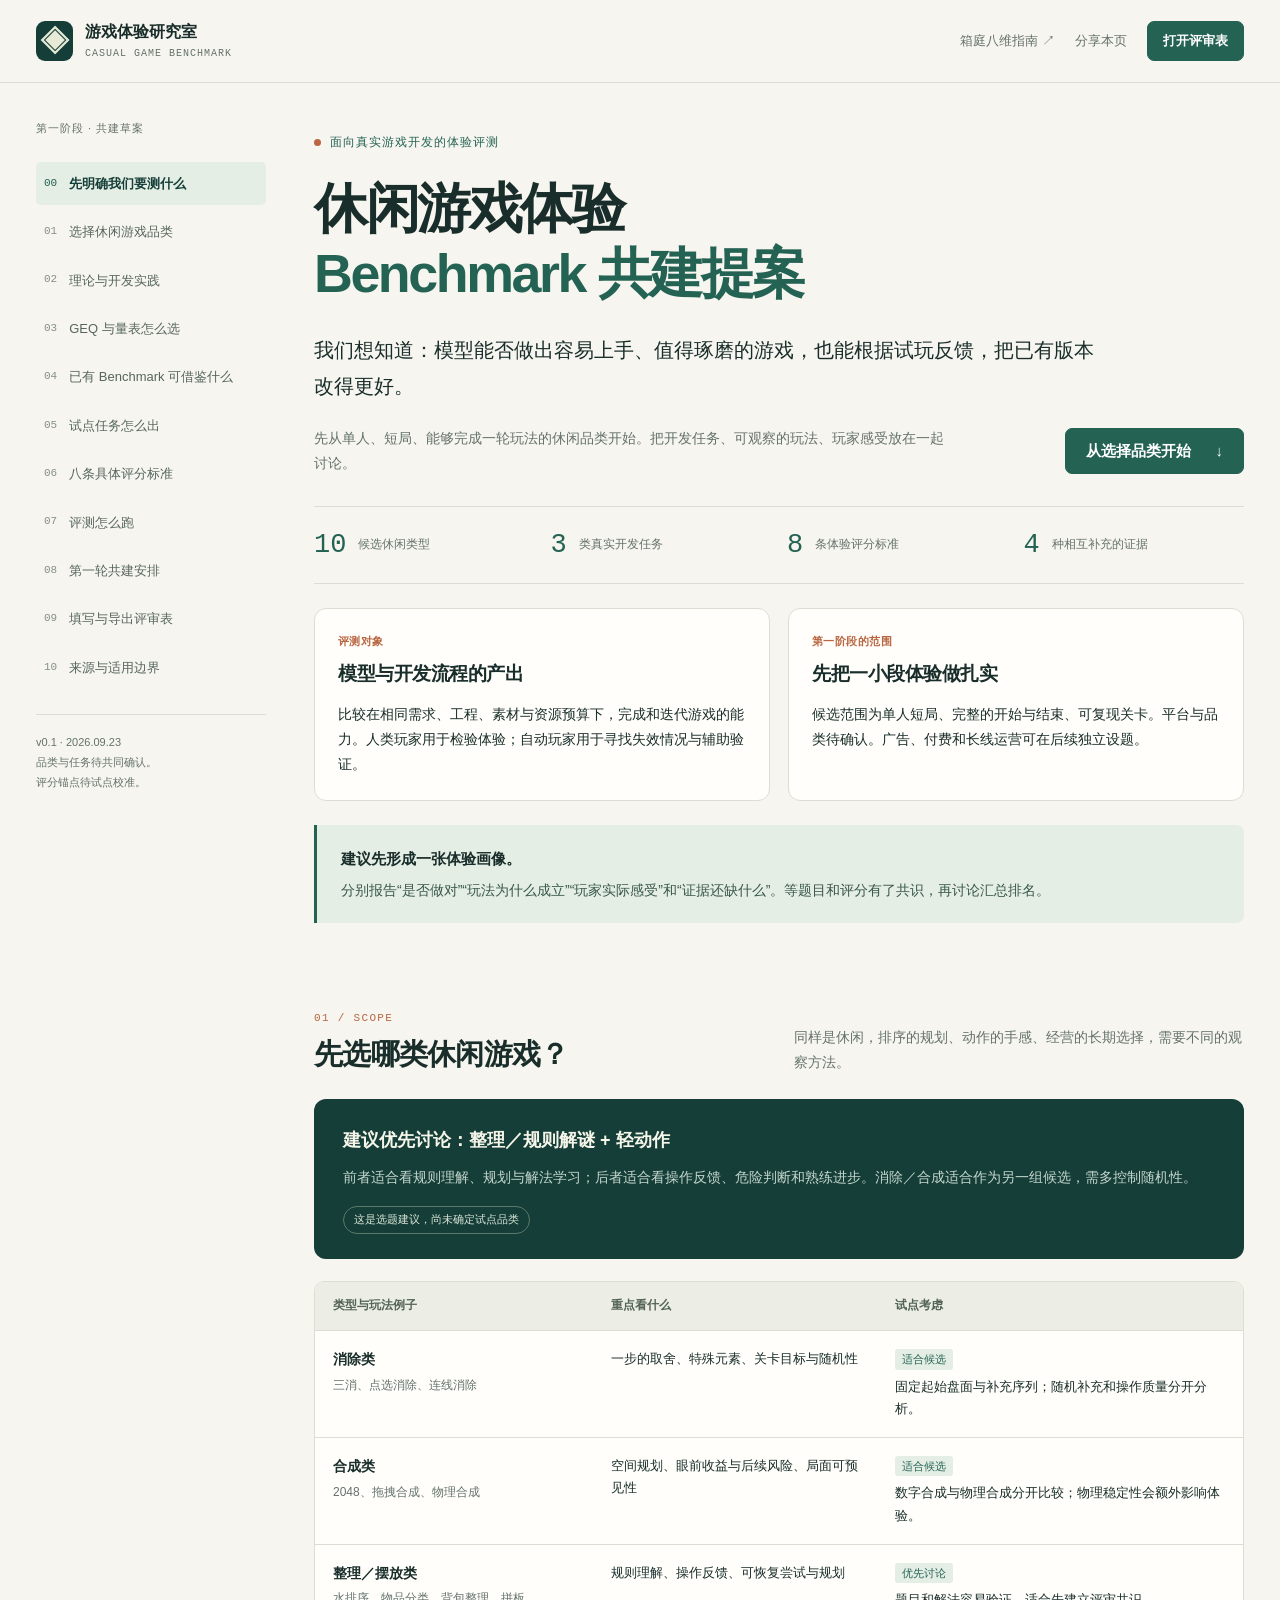
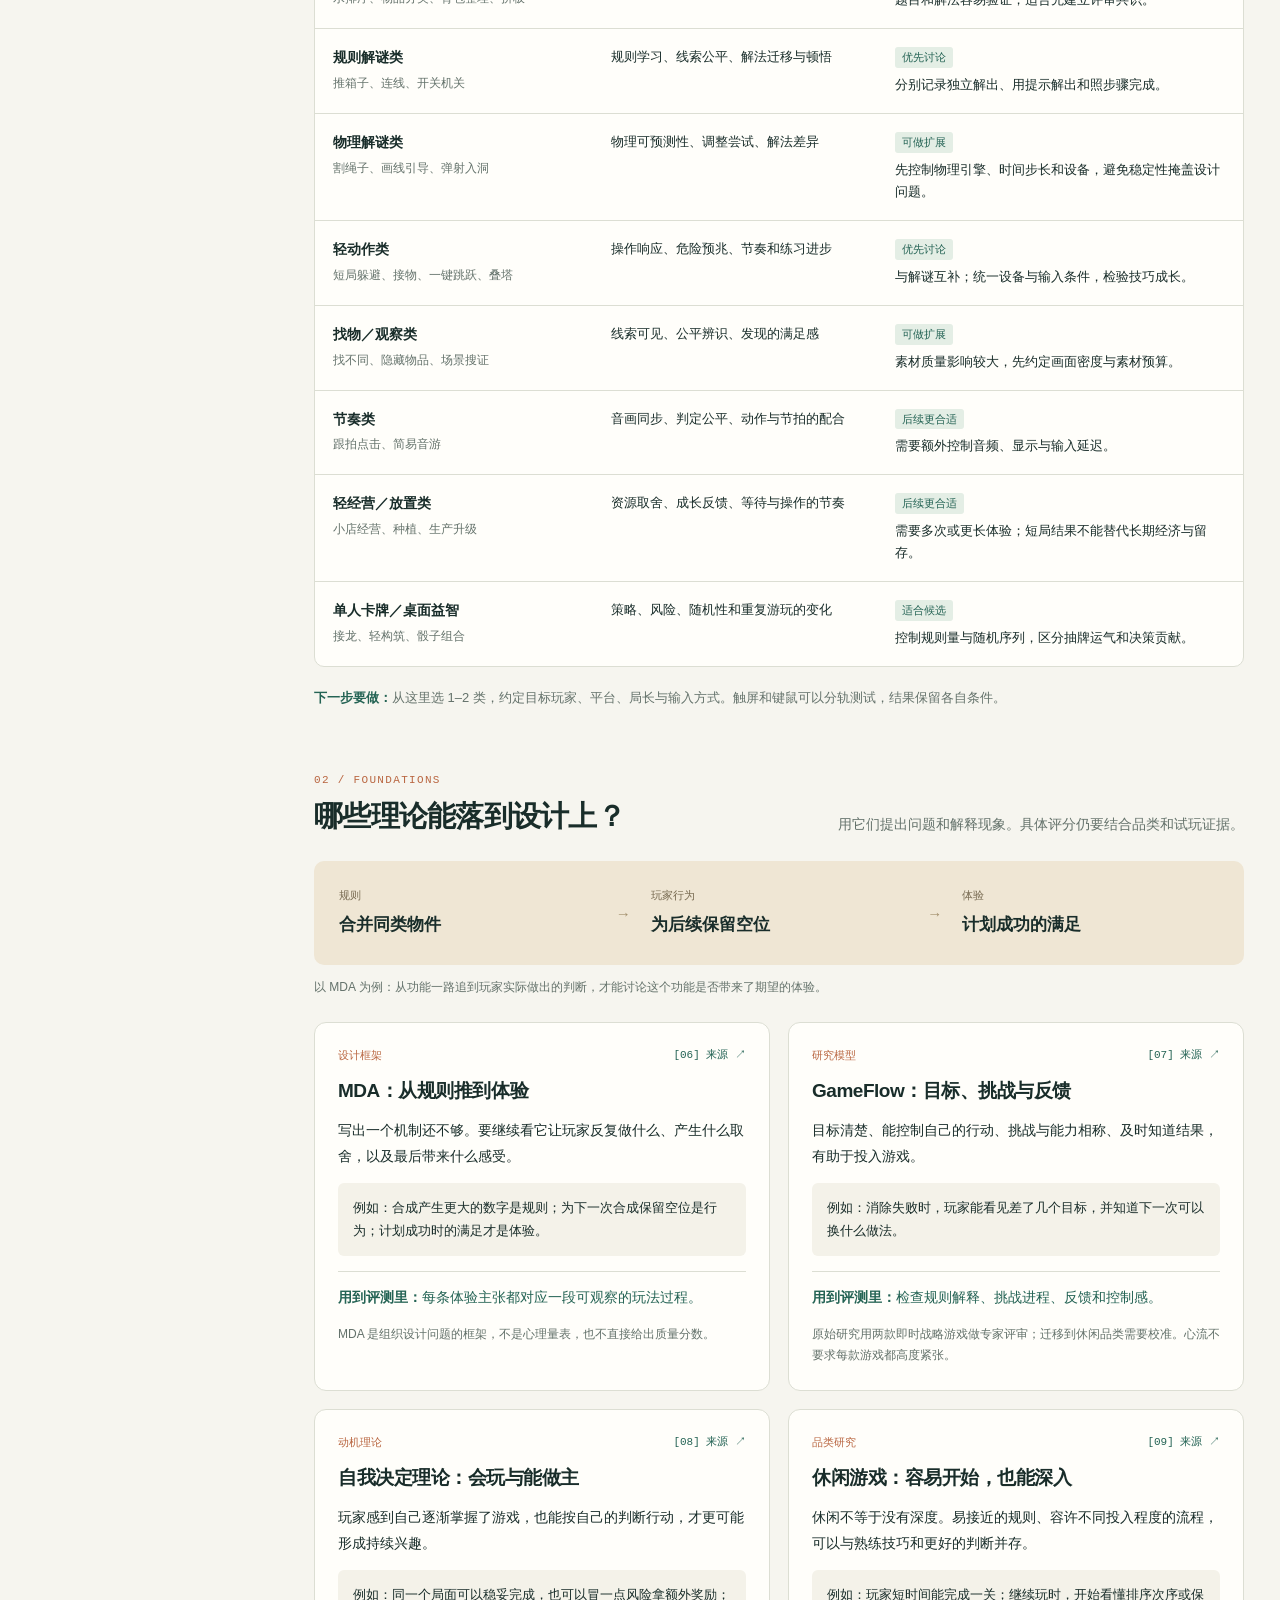
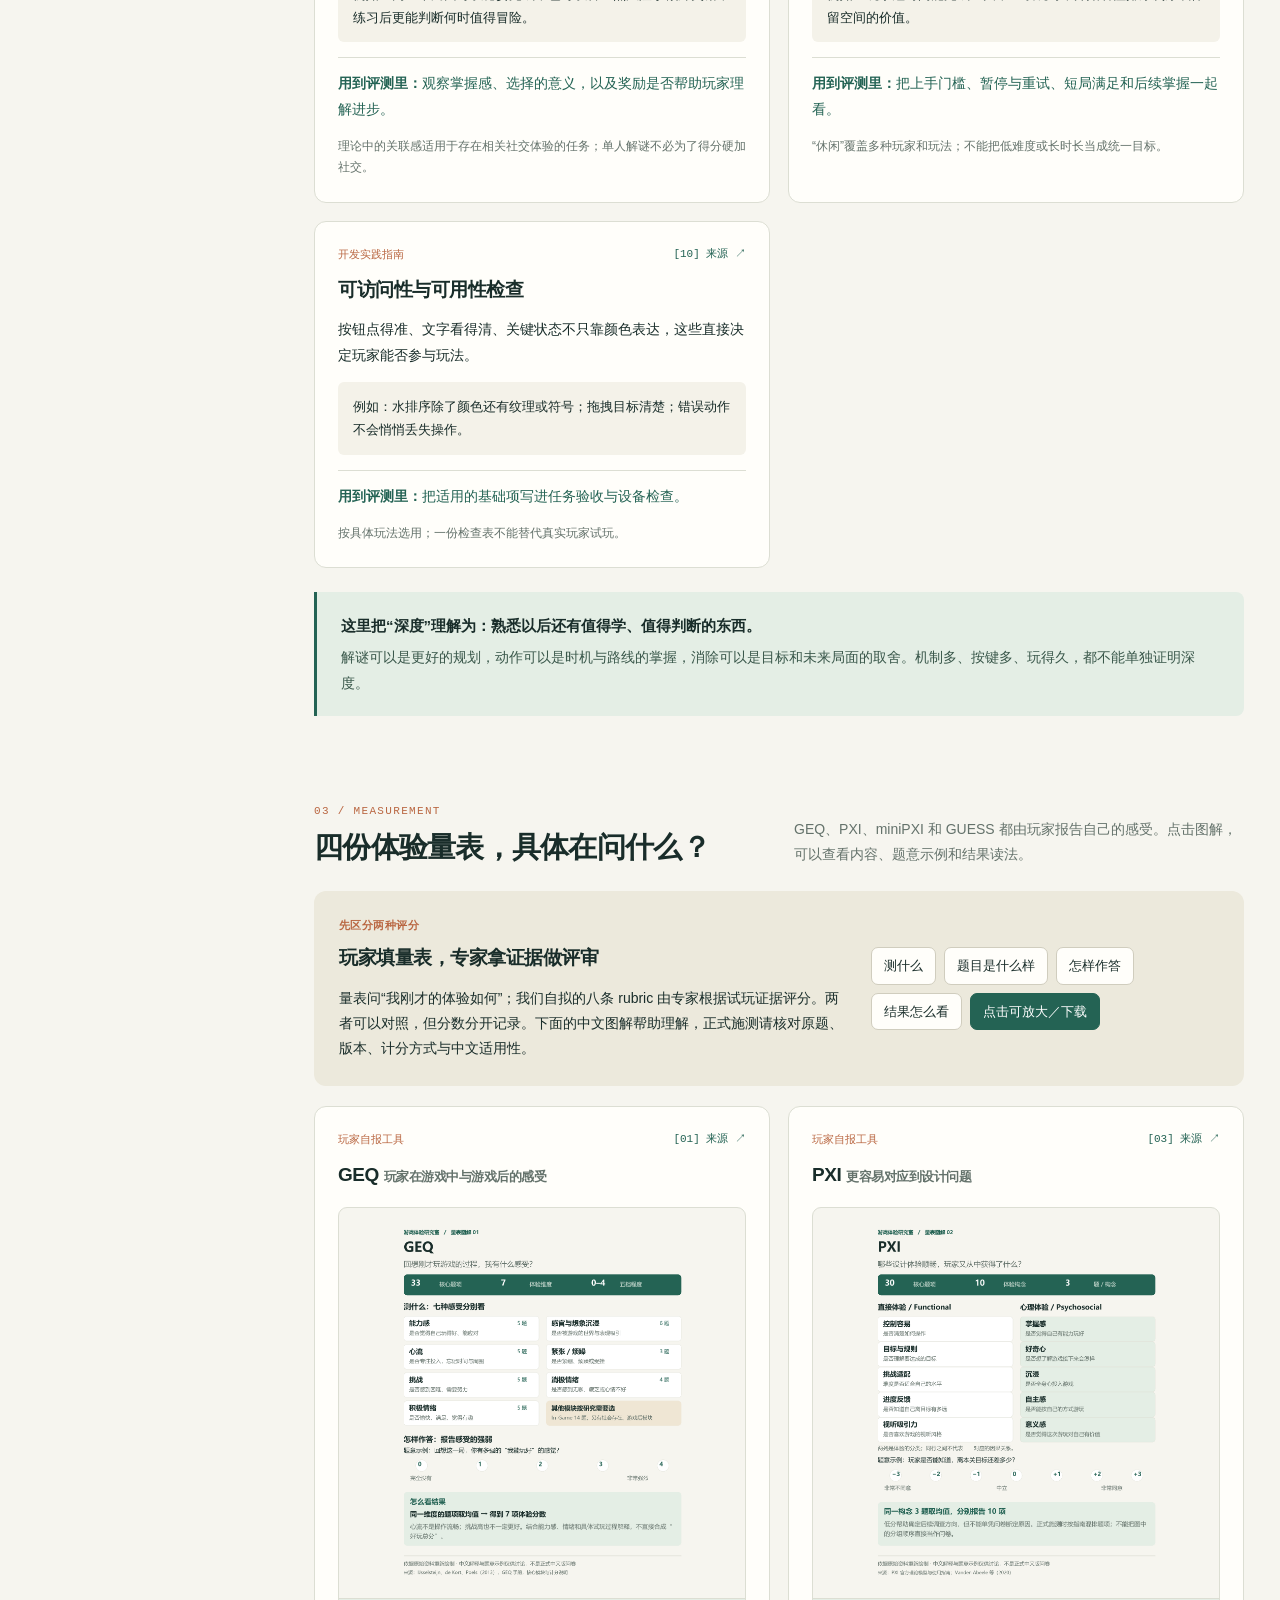
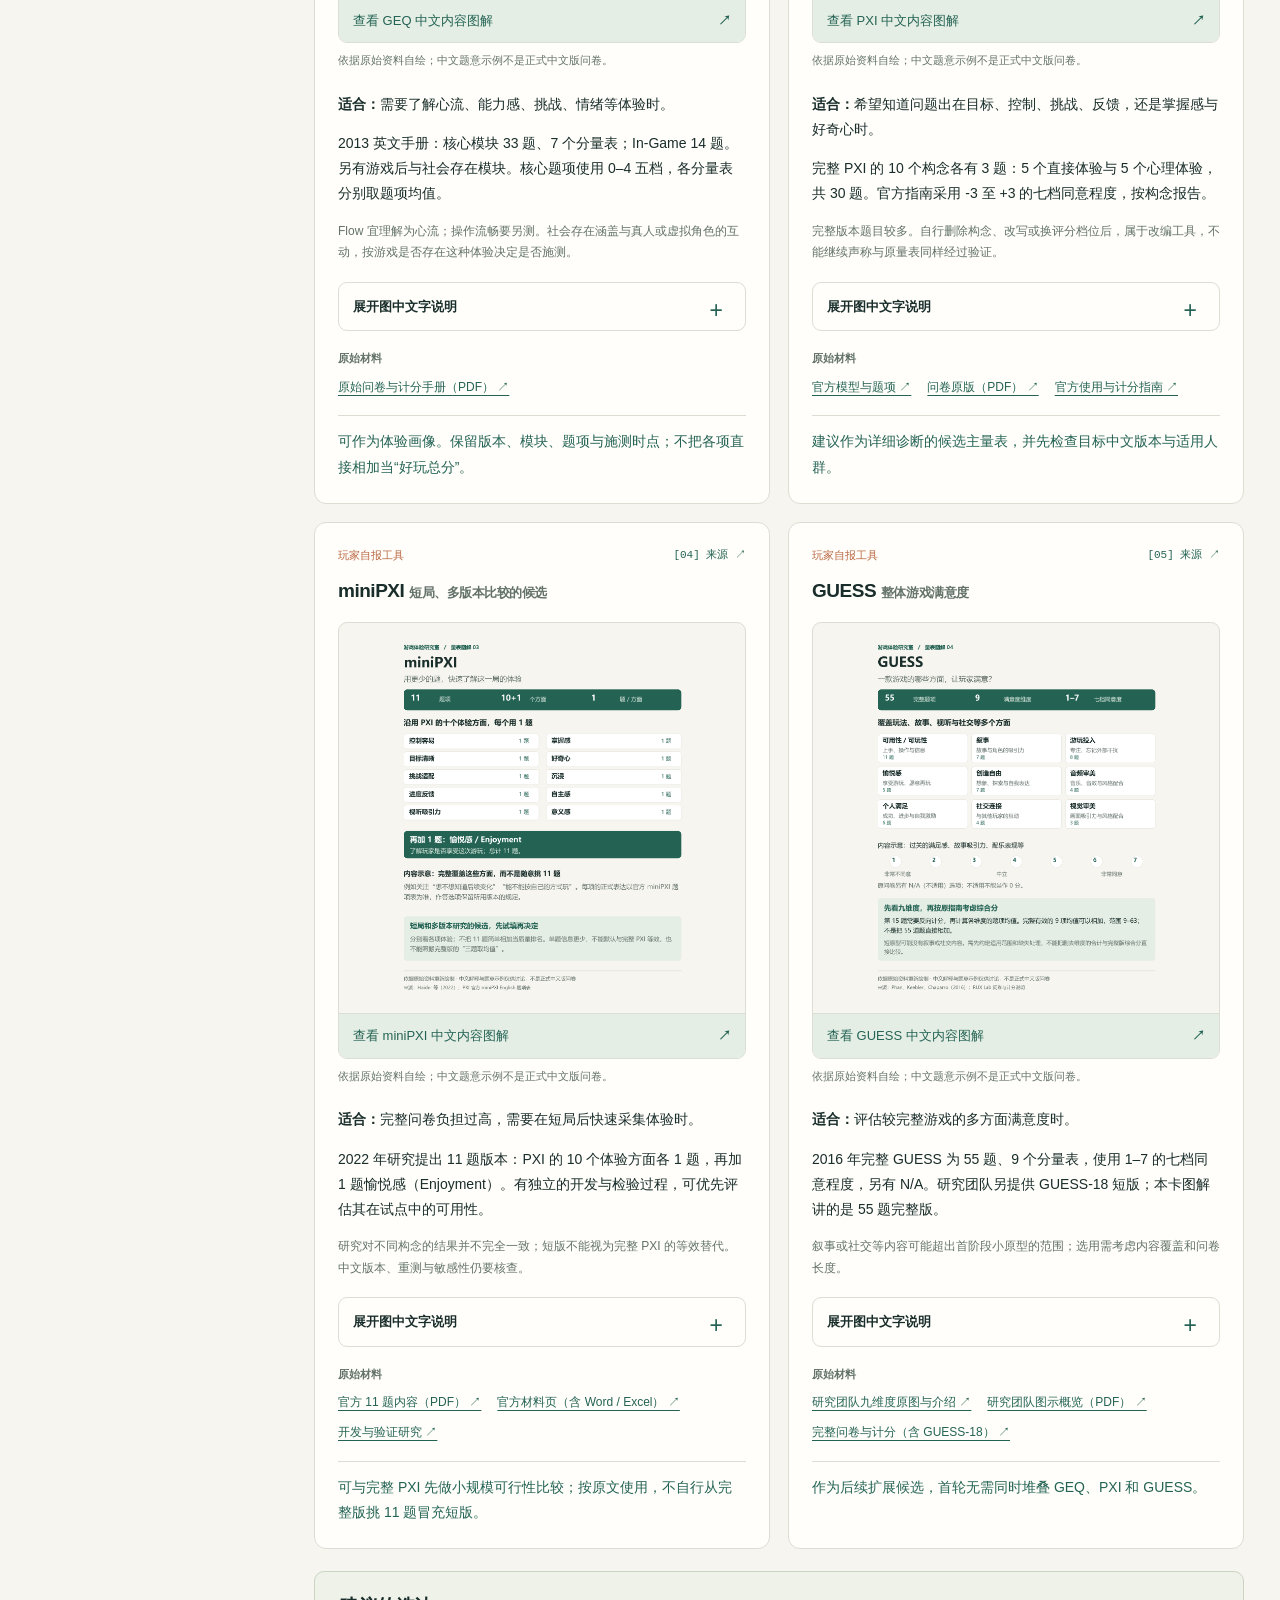
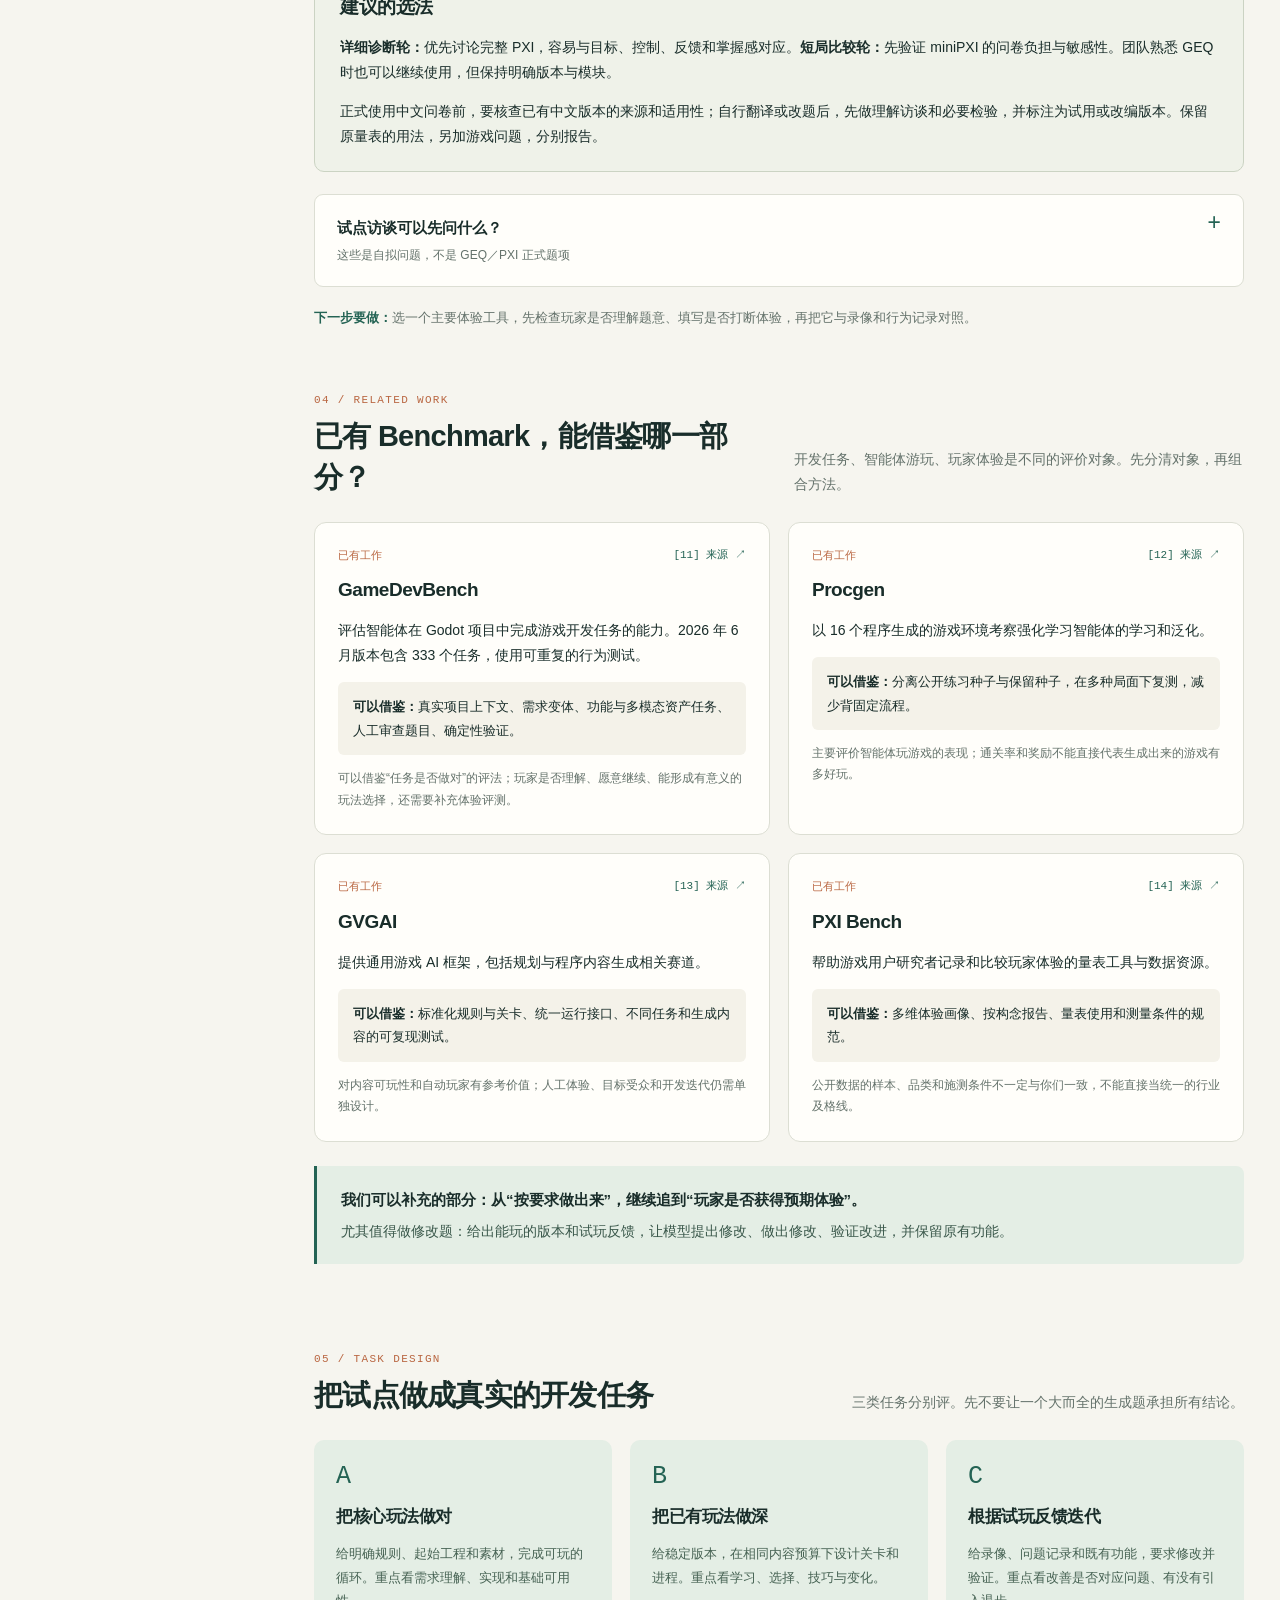
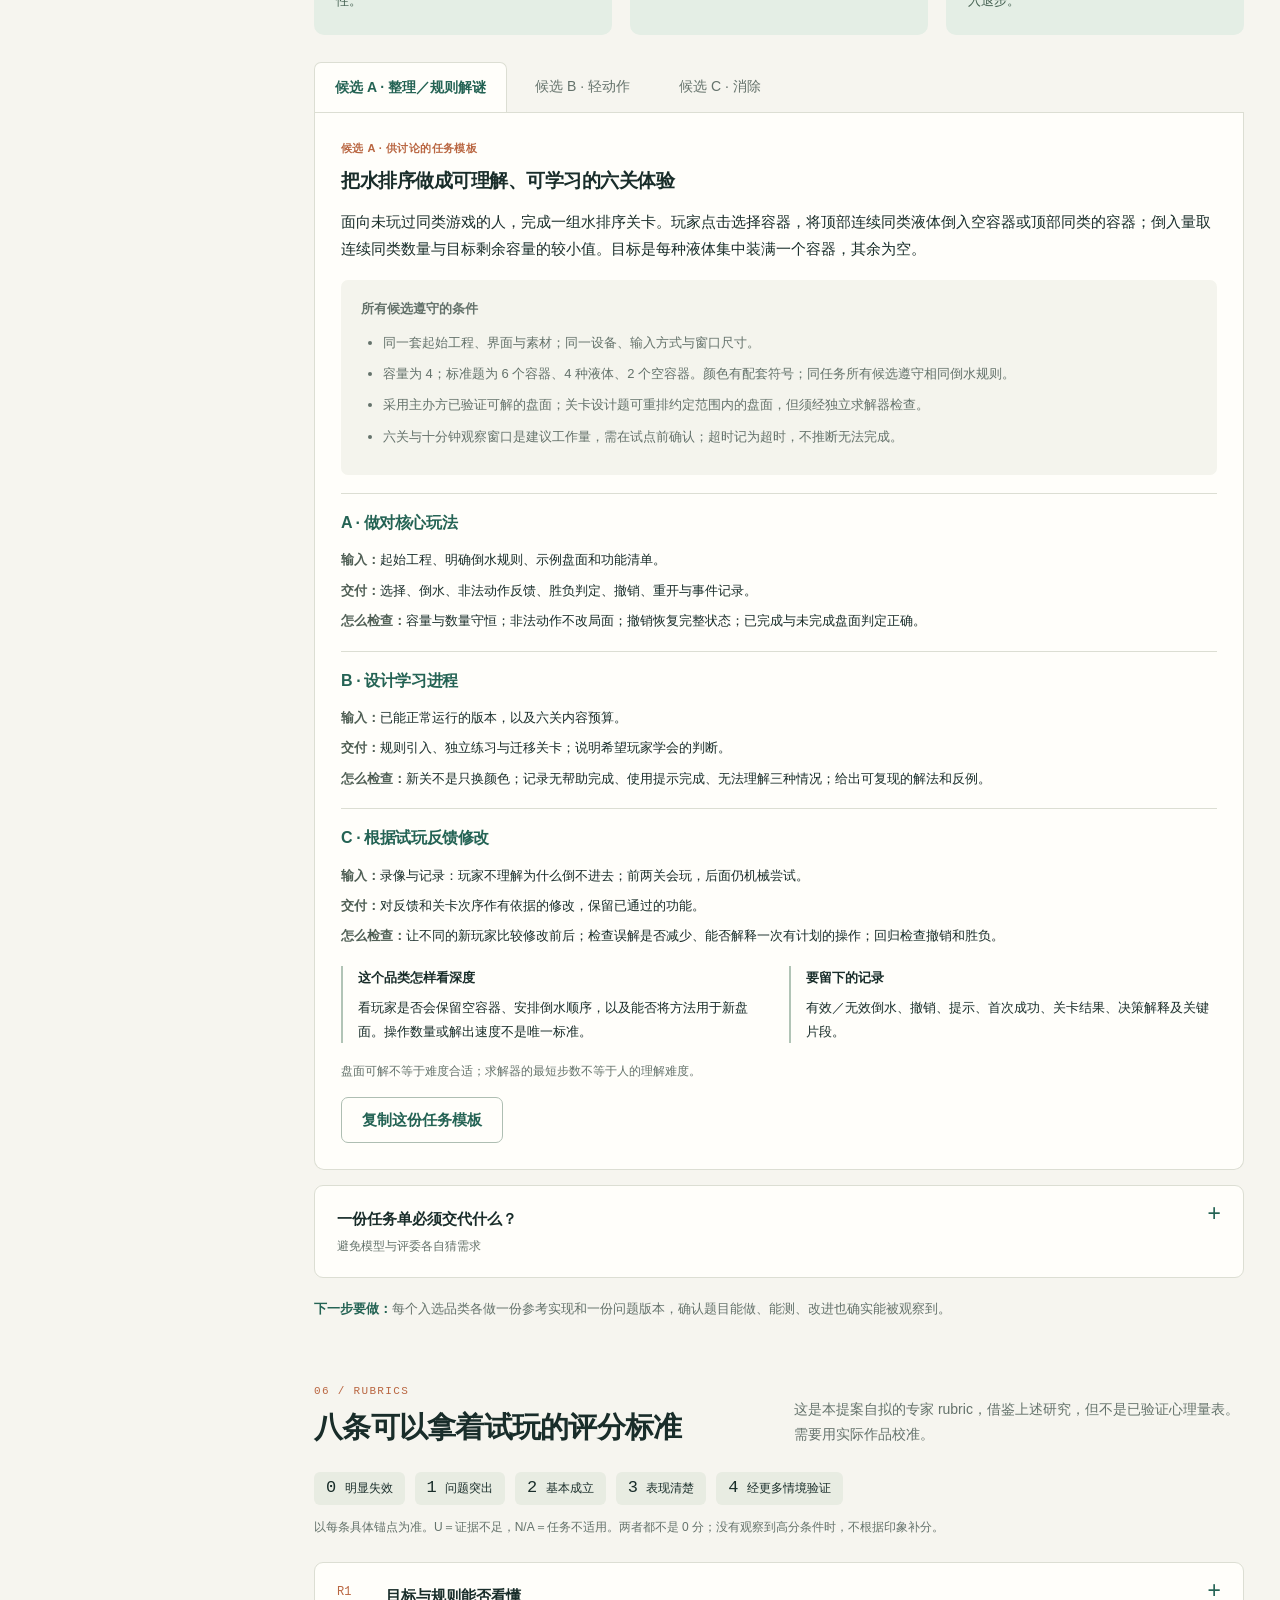
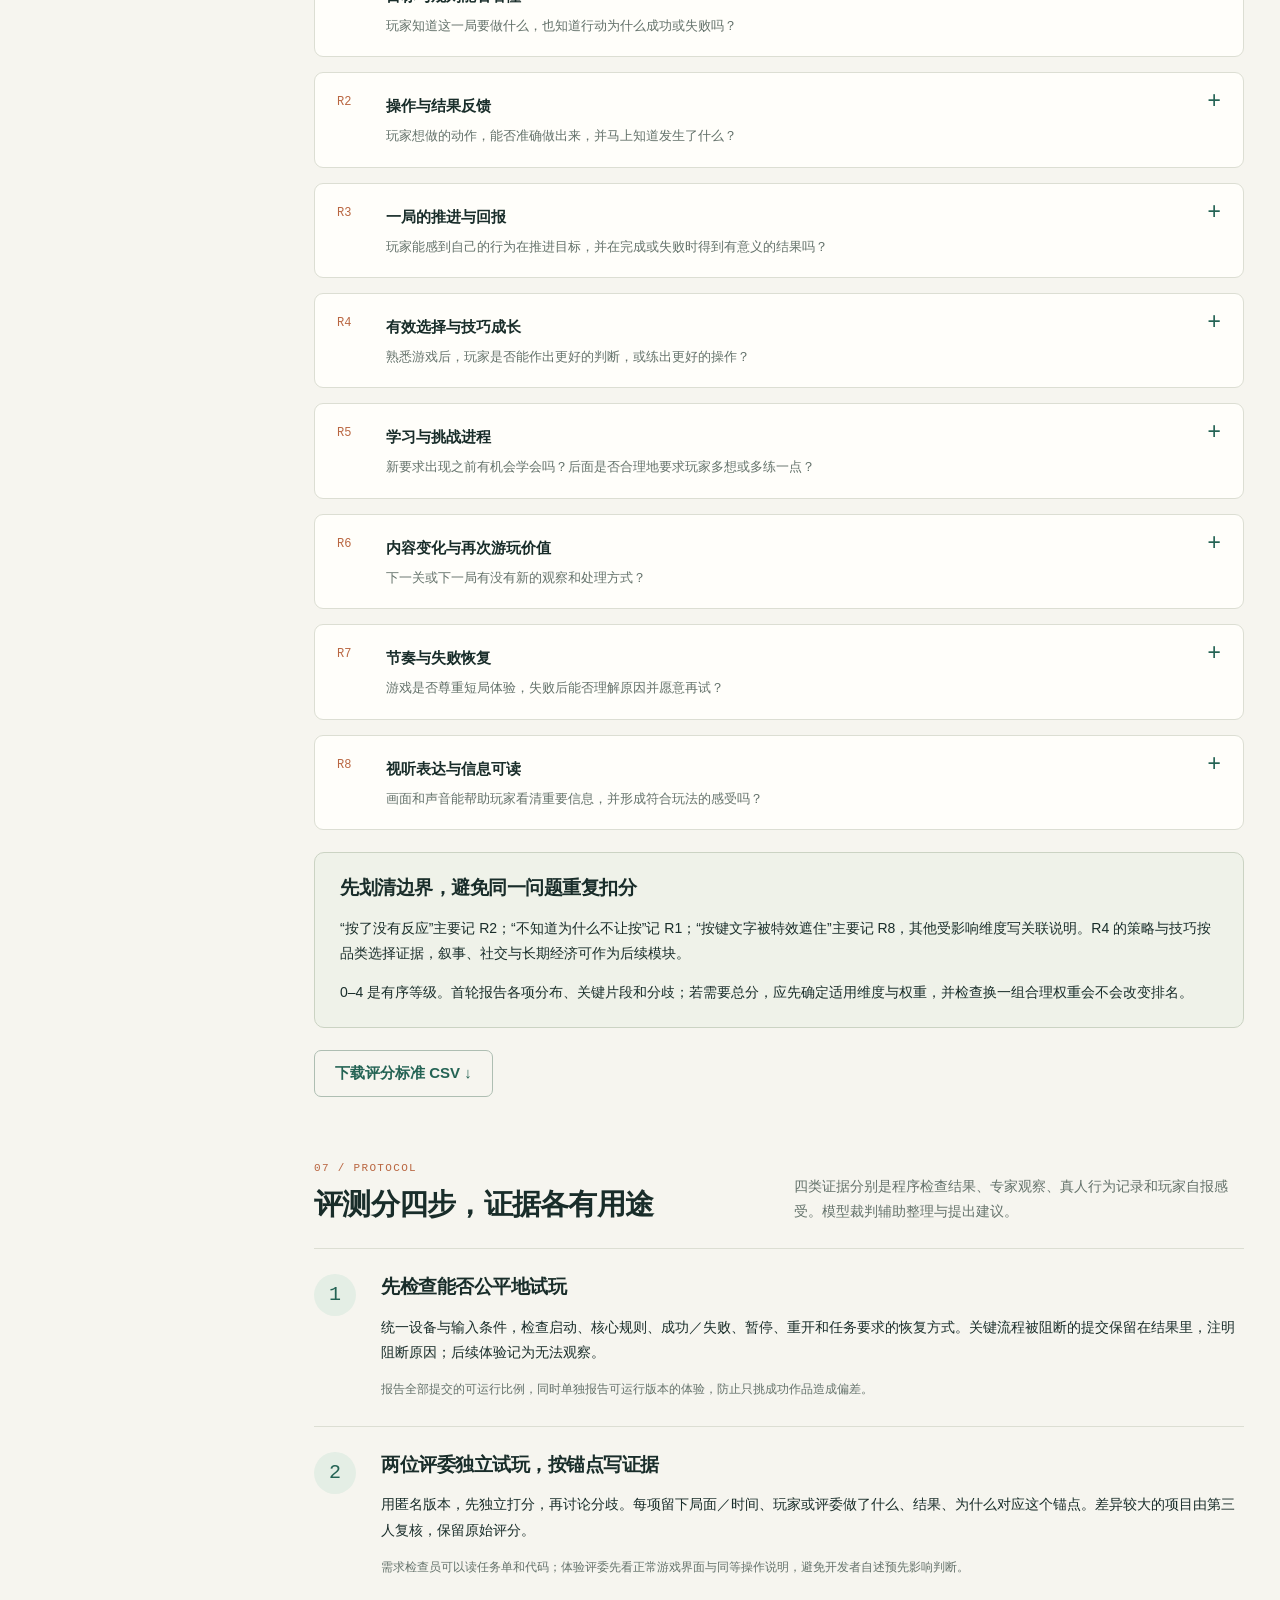
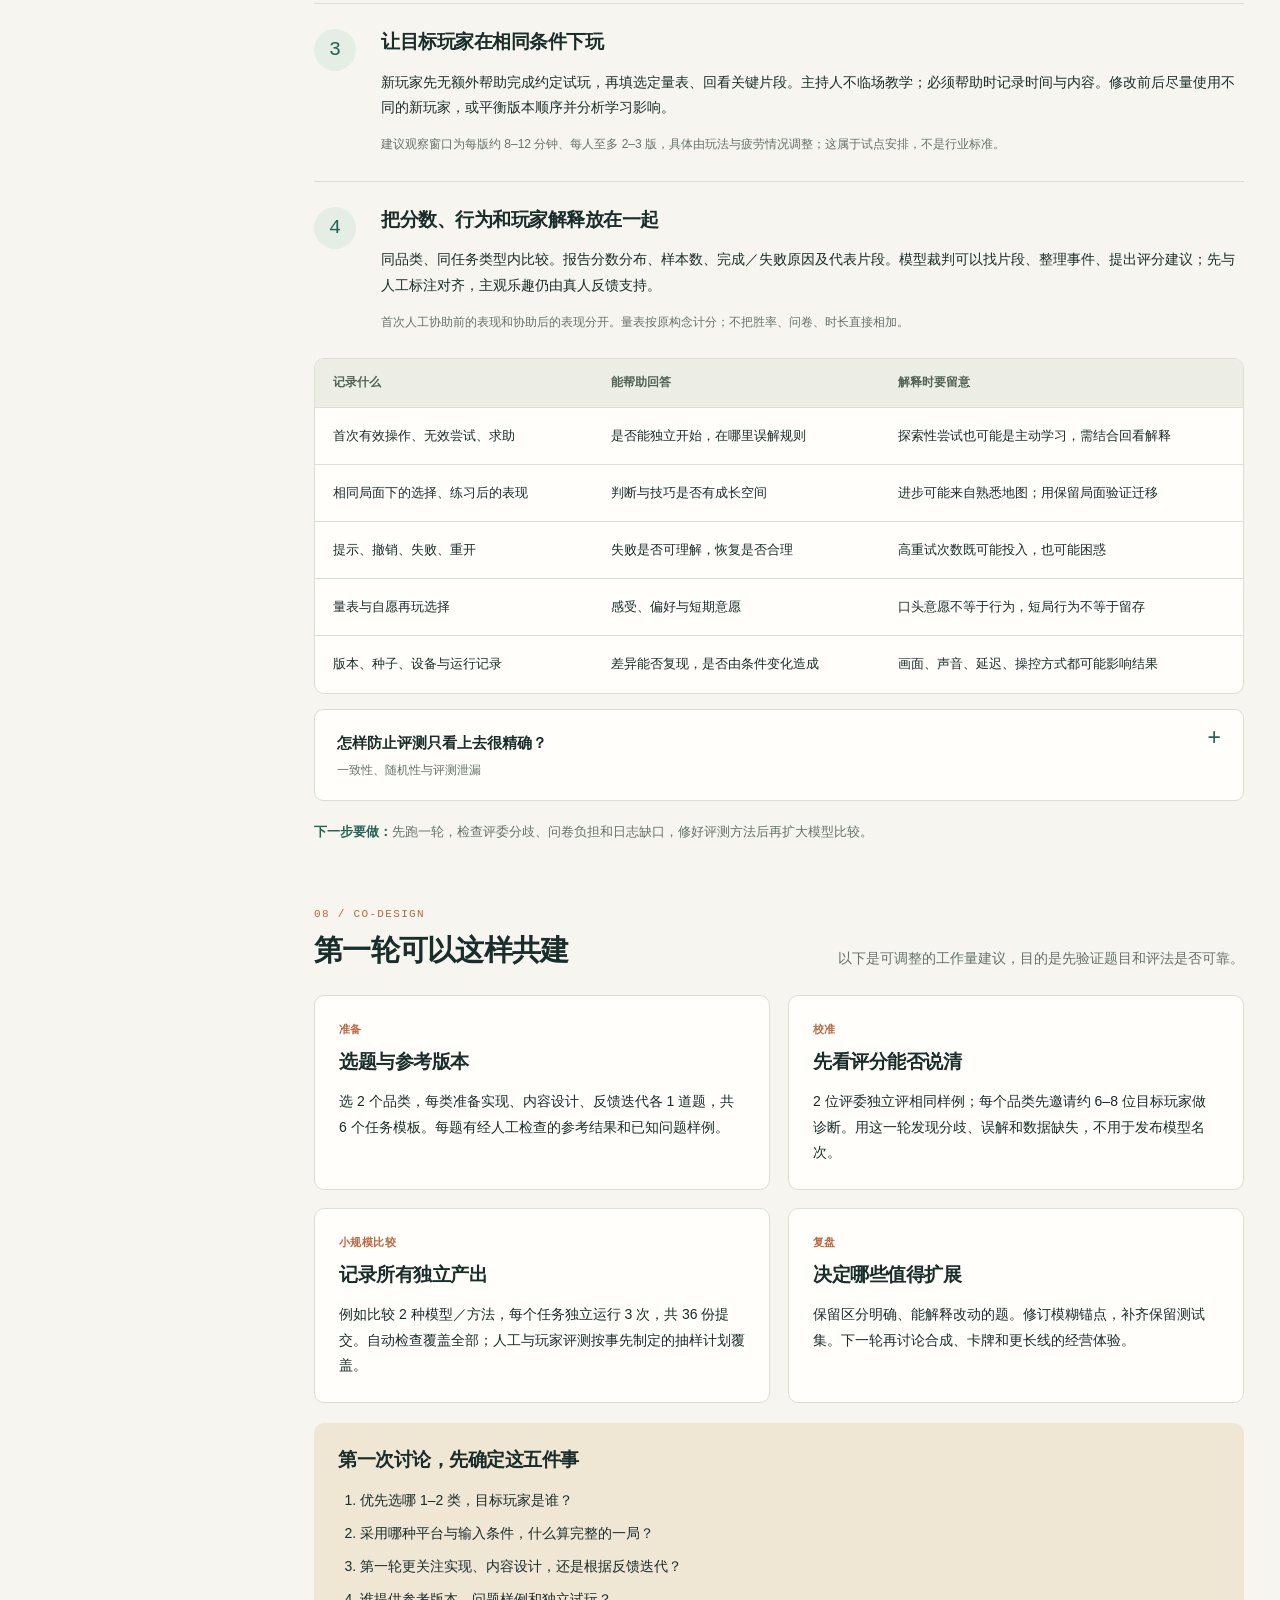
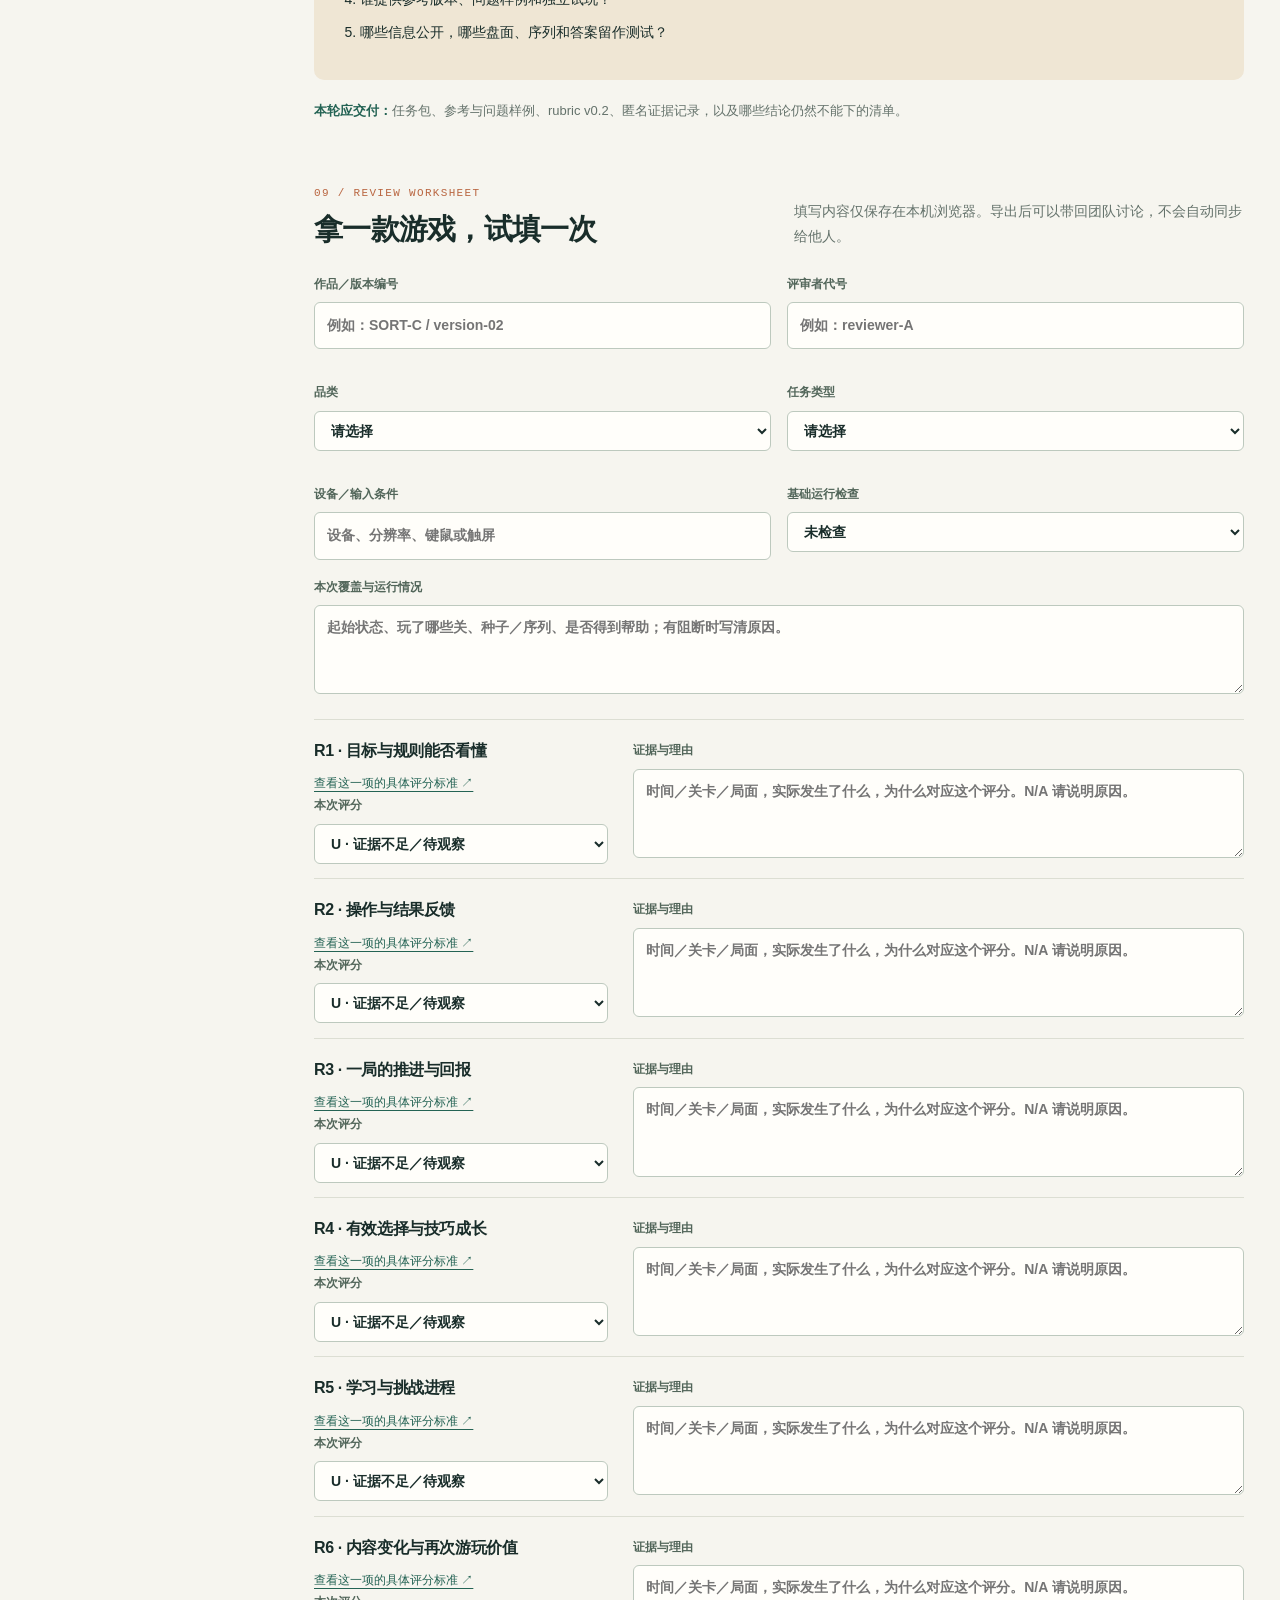
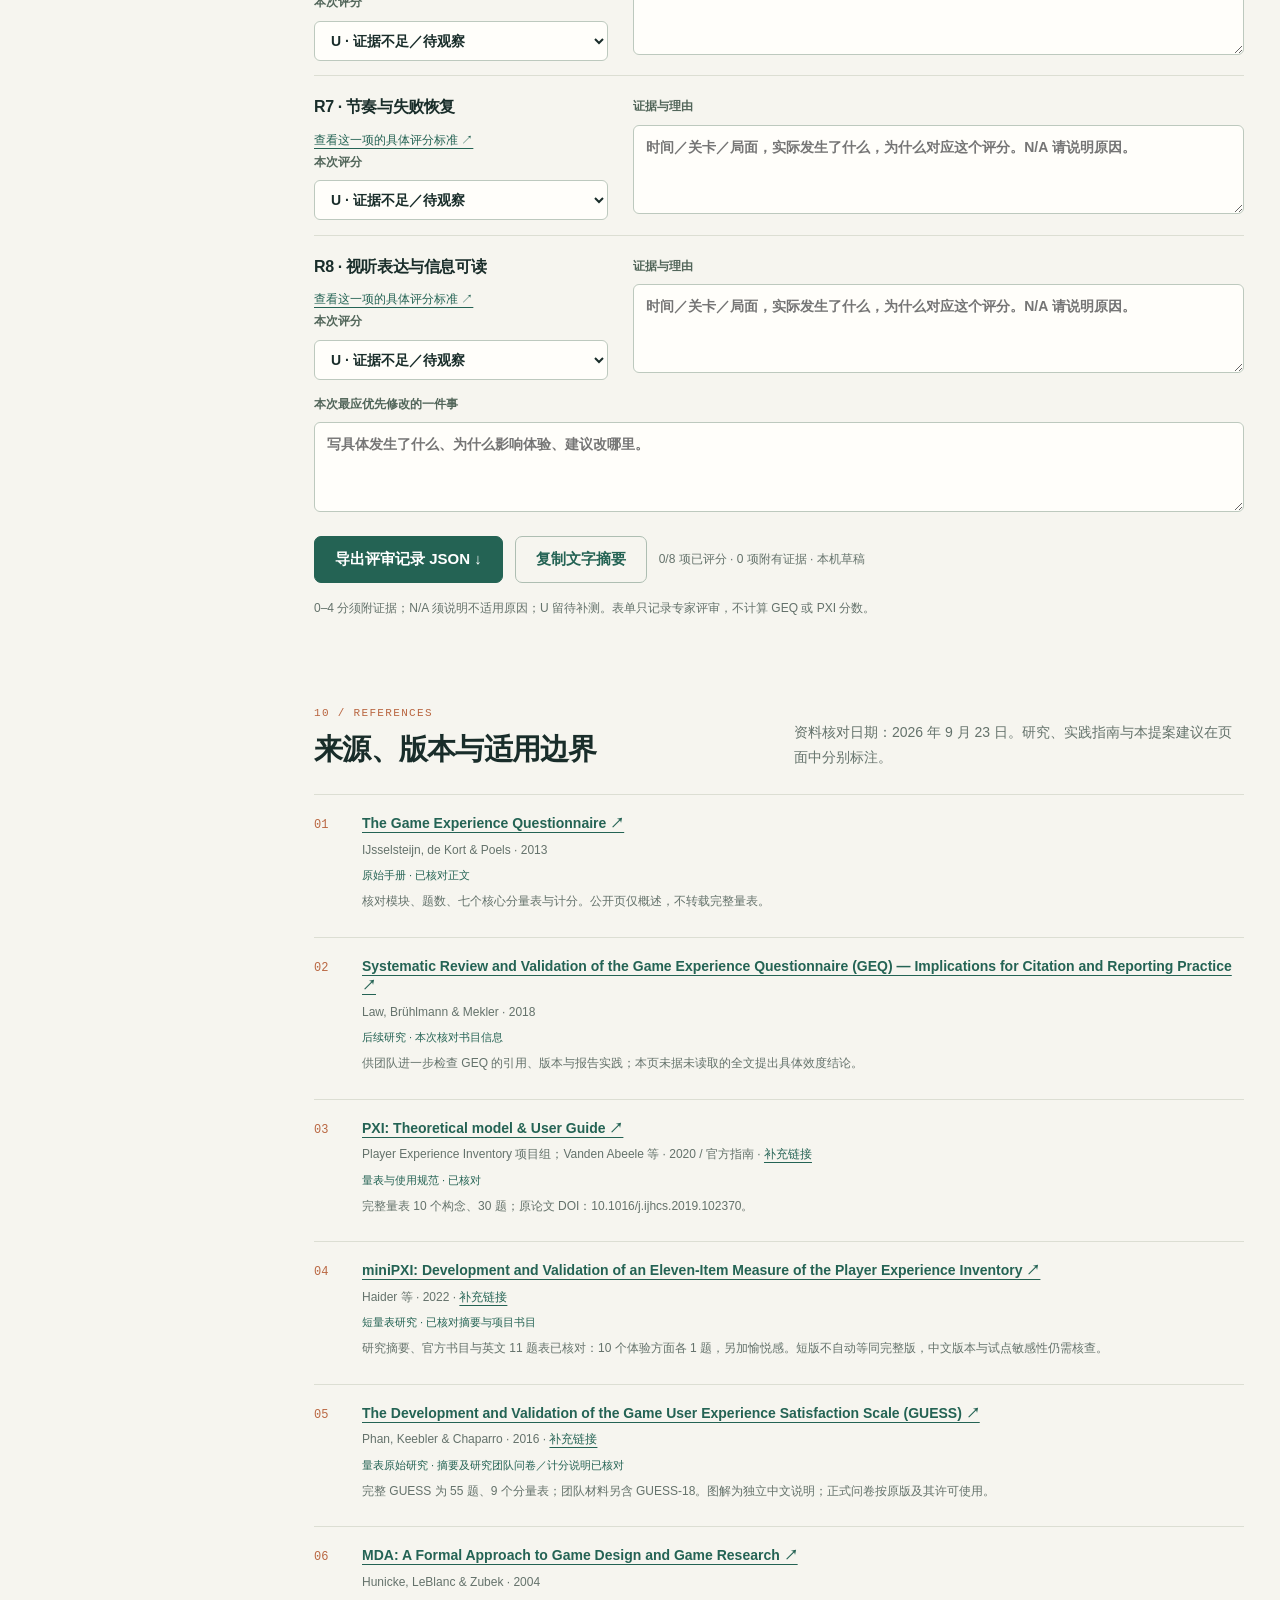
==== commit efd79eb3: "Add illustrated guides and original questionnaire sources for four player experience scales" ====
--- a/casual-benchmark/index.html
+++ b/casual-benchmark/index.html
@@ -35,8 +35,8 @@
 <div id="theory-cards" class="two-columns"></div>
 <div class="takeaway"><strong>这里把“深度”理解为：熟悉以后还有值得学、值得判断的东西。</strong><p>解谜可以是更好的规划，动作可以是时机与路线的掌握，消除可以是目标和未来局面的取舍。机制多、按键多、玩得久，都不能单独证明深度。</p></div></section>
 
-<section id="scales"><div class="section-heading"><div><span class="section-number">03 / MEASUREMENT</span><h2>GEQ 可以用，怎样用才合适？</h2></div><p>量表回答玩家有什么感受；专家与行为记录帮助找到产生这些感受的设计原因。</p></div>
-<div class="geq-note"><div><span class="label">对你提供的量表图做两处补充</span><h3>核心模块有 7 项，Flow 指心流</h3><p>GEQ 核心模块包括能力感、感官与想象沉浸、心流、紧张／烦躁、挑战、消极情绪和积极情绪。图中少了挑战；“心流”也不能代替操作流畅性的检查。<a href="#source-geq">[GEQ 原始手册]</a></p></div><div class="constructs"><span>能力感</span><span>沉浸</span><span>心流</span><span>紧张／烦躁</span><span class="accent">挑战</span><span>消极情绪</span><span>积极情绪</span></div></div>
+<section id="scales"><div class="section-heading"><div><span class="section-number">03 / MEASUREMENT</span><h2>四份体验量表，具体在问什么？</h2></div><p>GEQ、PXI、miniPXI 和 GUESS 都由玩家报告自己的感受。点击图解，可以查看内容、题意示例和结果读法。</p></div>
+<div class="geq-note"><div><span class="label">先区分两种评分</span><h3>玩家填量表，专家拿证据做评审</h3><p>量表问“我刚才的体验如何”；我们自拟的八条 rubric 由专家根据试玩证据评分。两者可以对照，但分数分开记录。下面的中文图解帮助理解，正式施测请核对原题、版本、计分方式与中文适用性。</p></div><div class="constructs"><span>测什么</span><span>题目是什么样</span><span>怎样作答</span><span>结果怎么看</span><span class="accent">点击可放大／下载</span></div></div>
 <div id="scale-cards" class="two-columns"></div>
 <div class="decision-note"><h3>建议的选法</h3><p><b>详细诊断轮：</b>优先讨论完整 PXI，容易与目标、控制、反馈和掌握感对应。<b>短局比较轮：</b>先验证 miniPXI 的问卷负担与敏感性。团队熟悉 GEQ 时也可以继续使用，但保持明确版本与模块。</p><p>正式使用中文问卷前，要核查已有中文版本的来源和适用性；自行翻译或改题后，先做理解访谈和必要检验，并标注为试用或改编版本。保留原量表的用法，另加游戏问题，分别报告。</p></div>
 <details><summary>试点访谈可以先问什么？<span>这些是自拟问题，不是 GEQ／PXI 正式题项</span></summary><div class="detail-body"><ol><li>刚才哪一步最需要你判断？你为什么这么做？</li><li>有没有一次失败，你知道下次可以怎样调整？</li><li>如果现在再给你一局，你想不想继续？主要原因是什么？</li><li>如果只改一个地方，什么最能改善这次体验？</li></ol><p>这些问题用于解释行为与发现问题，不计算心理量表分数。意愿、实际选择和长期留存分别记录。</p></div></details>
@@ -87,5 +87,6 @@
 <section id="sources"><div class="section-heading"><div><span class="section-number">10 / REFERENCES</span><h2>来源、版本与适用边界</h2></div><p>资料核对日期：2026 年 9 月 23 日。研究、实践指南与本提案建议在页面中分别标注。</p></div><div id="source-list"></div>
 <div class="takeaway"><strong>这份页面是一份可以开始试跑的共建草案。</strong><p>具体任务、八条专家评分、人数与工作量均是本提案建议，尚未经过本项目的实测验证。后续应保留版本号、修改原因和校准样例。</p></div></section>
 <footer><span>游戏体验研究室 · 休闲游戏 Benchmark v0.1</span><a href="#overview">回到顶部 ↑</a></footer>
-</main></div><div id="toast" role="status" aria-live="polite"></div>
+</main></div><div id="toast" role="status" aria-live="polite"></div>
+<dialog id="scale-dialog" aria-labelledby="scale-dialog-title"><div class="scale-dialog-header"><h2 id="scale-dialog-title">量表内容图解</h2><button type="button" id="close-scale-dialog" class="button secondary" autofocus>关闭 ×</button></div><div class="scale-dialog-body"><p class="caption">依据原始资料重新绘制。中文解释与题意示例仅供理解，正式问卷请查看下方原始材料。</p><div class="scale-downloads"><a class="button secondary" id="scale-download-png" download>下载 PNG 图片 ↓</a><a class="button secondary" id="scale-download-svg" download>下载 SVG 矢量图 ↓</a></div><img id="scale-dialog-image" alt="" width="2400" height="2880"><div id="scale-dialog-sources" class="original-links"></div></div></dialog>
 </body></html>
--- a/casual-benchmark/styles.css
+++ b/casual-benchmark/styles.css
@@ -1,3 +1,6 @@
-:root{--paper:#f6f5ef;--white:#fffefa;--ink:#192d2a;--muted:#64726b;--green:#246354;--dark:#153e38;--line:#dcded3;--mint:#e4eee5;--orange:#b96641;--sand:#efe6d4;--radius:12px;--mono:Consolas,monospace}*{box-sizing:border-box}html{scroll-behavior:smooth;scroll-padding-top:100px}body{margin:0;color:var(--ink);background:var(--paper);font:15px/1.8 -apple-system,BlinkMacSystemFont,"Segoe UI","Microsoft YaHei",sans-serif}a{color:var(--green);text-underline-offset:4px}button,input,select,textarea{font:inherit}button,a,input,select,textarea,summary{touch-action:manipulation}button{cursor:pointer}button:focus-visible,a:focus-visible,summary:focus-visible,input:focus-visible,select:focus-visible,textarea:focus-visible{outline:3px solid #cb824c;outline-offset:3px}p{margin:0 0 14px}h1,h2,h3,h4{line-height:1.4;margin:0 0 14px;letter-spacing:-.025em}h1{font-size:clamp(32px,4.2vw,58px);font-weight:650;line-height:1.22;letter-spacing:-.045em}h1 span{color:var(--green)}h2{font-size:29px;font-weight:650}h3{font-size:19px;font-weight:650}h4{font-size:16px}small,.micro{font-size:13px;color:var(--muted)}strong,b{font-weight:650}.skip{position:fixed;top:-90px;left:20px;z-index:50;background:white;padding:15px}.skip:focus{top:10px}.topbar{height:83px;position:sticky;top:0;z-index:20;display:flex;align-items:center;justify-content:space-between;padding:0 36px;background:rgba(246,245,239,.96);backdrop-filter:blur(14px);border-bottom:1px solid var(--line)}.brand{text-decoration:none;color:var(--ink);display:flex;gap:12px;align-items:center;line-height:1.4;font-weight:650;font-size:16px}.brand-mark{display:grid;place-items:center;background:var(--dark);color:#e7ead7;width:37px;height:40px;font-size:29px;border-radius:9px}.brand small{display:block;font-family:var(--mono);font-size:10px;font-weight:400;letter-spacing:.1em;margin-top:4px}.top-actions{display:flex;align-items:center;gap:20px}.quiet-link{font-size:13px;color:var(--muted);text-decoration:none}.text-button{padding:6px 0;background:none;border:0;color:var(--muted);font-size:13px}.button{display:inline-flex;align-items:center;justify-content:center;gap:25px;text-decoration:none;background:var(--green);color:white;border:1px solid var(--green);border-radius:7px;padding:11px 20px;font-weight:600;line-height:1.5}.button:hover{background:var(--dark)}.button.small{font-size:13px;padding:9px 15px}.button.secondary{background:transparent;color:var(--green);border-color:#aebeb2}.button.secondary:hover{background:var(--mint)}.shell{display:grid;grid-template-columns:230px minmax(0,1100px);max-width:1470px;margin:auto;gap:48px;padding:0 36px}.sidebar{position:sticky;top:83px;height:calc(100vh - 83px);align-self:start;padding:36px 0 24px;display:flex;flex-direction:column;overflow:auto}.side-kicker{font-size:11px;color:var(--muted);letter-spacing:.09em;margin-bottom:23px}.sidebar nav{display:flex;flex-direction:column;gap:5px}.sidebar nav a{text-decoration:none;display:flex;align-items:center;gap:12px;padding:10px 8px;font-size:11px;color:#859088;border-radius:5px;font-family:var(--mono)}.sidebar nav a span{font-size:13px;font-family:-apple-system,"Microsoft YaHei",sans-serif;color:#56665e}.sidebar nav a.active{background:var(--mint);color:var(--green)}.sidebar nav a.active span{color:var(--dark);font-weight:600}.sidebar nav a:hover{background:#eceee4}.side-note{font-size:11px;color:var(--muted);border-top:1px solid var(--line);margin-top:25px;padding-top:18px}main{min-width:0}.hero{padding:49px 0 0}.eyebrow{font-size:12px;color:var(--green);display:flex;gap:9px;align-items:center;margin-bottom:22px;letter-spacing:.08em}.dot{width:7px;height:7px;background:var(--orange);border-radius:50%}.hero-intro{font-size:20px;max-width:790px;line-height:1.8;margin:25px 0 22px}.hero-bottom{display:flex;gap:35px;align-items:center;justify-content:space-between;padding-bottom:30px}.hero-bottom p{max-width:630px;color:var(--muted);font-size:14px;margin:0}.hero-bottom .button{white-space:nowrap}.summary-strip{display:grid;grid-template-columns:repeat(4,1fr);padding:23px 0;border-top:1px solid var(--line);border-bottom:1px solid var(--line);gap:16px}.summary-strip>div{display:flex;gap:12px;align-items:center}.summary-strip strong{font:27px var(--mono);color:var(--green)}.summary-strip span{font-size:12px;color:var(--muted)}.opening-grid,.two-columns{display:grid;grid-template-columns:repeat(2,minmax(0,1fr));gap:18px}.opening-grid{margin:24px 0}.note-card,.card{border:1px solid var(--line);border-radius:var(--radius);background:var(--white);padding:23px}.label{font-size:11px;color:var(--orange);letter-spacing:.04em;display:block;margin-bottom:9px;font-weight:650}.note-card p,.card p{font-size:14px}.note-card p:last-child,.card p:last-child{margin-bottom:0}.takeaway{border-left:3px solid var(--green);background:var(--mint);padding:20px 24px;margin:24px 0;border-radius:0 8px 8px 0}.takeaway strong{display:block;margin-bottom:6px}.takeaway p{margin:0;font-size:14px;color:#39574a}section:not(.hero){padding-top:65px}.section-heading{display:flex;align-items:flex-end;gap:35px;justify-content:space-between;margin-bottom:24px}.section-heading>div{min-width:44%}.section-heading h2{margin-bottom:0}.section-heading>p{font-size:14px;color:var(--muted);margin:0;max-width:450px}.section-number{font:11px var(--mono);letter-spacing:.12em;color:var(--orange);display:block;margin-bottom:10px}.recommend{background:var(--dark);color:#f5f5e9;padding:25px 29px;border-radius:var(--radius);margin:0 0 22px}.recommend strong{font-size:18px}.recommend p{color:#c4d7cd;margin:9px 0 14px;font-size:14px}.pill{display:inline-block;font-size:11px;border:1px solid #5a7a69;padding:3px 10px;border-radius:30px;color:#dce7d8}.table-wrap{overflow:auto;border:1px solid var(--line);border-radius:10px;background:var(--white)}table{border-collapse:collapse;width:100%;text-align:left;min-width:660px}th{font-size:12px;background:#eceee5;color:#536357;font-weight:600;padding:13px 18px}td{font-size:13px;padding:17px 18px;border-top:1px solid var(--line);vertical-align:top;line-height:1.7}td:first-child{width:30%}td b{display:block;font-size:14px;margin-bottom:3px}td small{display:block;font-size:12px}.fit{font-size:11px;display:inline-block;color:var(--green);background:var(--mint);border-radius:3px;padding:1px 7px;margin-bottom:6px}.endnote{margin:19px 0 0;font-size:13px;color:var(--muted)}.endnote b{color:var(--green)}.causal-chain{display:flex;align-items:center;gap:20px;background:var(--sand);padding:25px;border-radius:10px}.causal-chain>div{flex:1}.causal-chain small{display:block;color:#776a51;font-size:11px;margin-bottom:4px}.causal-chain strong{font-size:17px}.causal-chain>span{color:#a4916e}.caption{font-size:12px;color:var(--muted);margin:12px 0 23px}.card .meta{display:flex;justify-content:space-between;gap:15px;font-size:11px;color:var(--orange);margin-bottom:12px}.source-ref{font-size:11px;text-decoration:none;font-family:var(--mono);color:var(--green);white-space:nowrap}.example{background:#f4f2e9;padding:13px 15px;border-radius:6px;font-size:13px;margin:13px 0}.next{margin-top:15px;border-top:1px solid var(--line);padding-top:13px;color:var(--green);font-size:13px}.limitation{color:var(--muted);font-size:12px!important}.geq-note{display:grid;grid-template-columns:1.45fr 1fr;background:#ece9dc;padding:25px;gap:28px;border-radius:var(--radius);margin-bottom:20px}.geq-note p{font-size:14px;margin:0}.constructs{align-content:center;display:flex;gap:8px;flex-wrap:wrap}.constructs span{padding:6px 12px;font-size:13px;border:1px solid #d0cdbe;border-radius:7px;background:var(--white)}.constructs .accent{background:var(--green);color:white;border-color:var(--green)}.decision-note{padding:22px 25px;border:1px solid #cbd3c3;border-radius:10px;margin:22px 0;background:#eff2e9}.decision-note p{font-size:14px}.decision-note p:last-child{margin:0}details{background:var(--white);border:1px solid var(--line);border-radius:9px;margin:15px 0}summary{cursor:pointer;list-style:none;padding:19px 22px;font-size:15px;font-weight:650;position:relative;padding-right:48px}summary::after{content:'+';position:absolute;right:22px;top:16px;font:23px var(--mono);color:var(--green)}details[open]>summary::after{content:'−'}summary::-webkit-details-marker{display:none}summary>span{display:block;font-size:12px;font-weight:400;color:var(--muted);margin-top:4px}.detail-body{padding:0 22px 22px;font-size:14px}.detail-body p:last-child{margin-bottom:0}ul,ol{padding-left:22px;margin:10px 0}li{margin-bottom:8px}.three-columns{display:grid;grid-template-columns:repeat(3,minmax(0,1fr));gap:18px}.task-types article{padding:22px;background:var(--mint);border-radius:10px}.step-index{font:25px var(--mono);color:var(--green);display:block;margin-bottom:14px}.task-types p{font-size:13px;margin:0;color:#466253}.task-types h3{font-size:17px}.tabs{display:flex;gap:7px;margin:26px 0 0;border-bottom:1px solid var(--line);overflow:auto}.tabs button{border:1px solid transparent;background:none;padding:12px 20px;color:var(--muted);white-space:nowrap;border-radius:7px 7px 0 0;font-size:14px}.tabs button[aria-selected=true]{color:var(--green);border-color:var(--line);border-bottom-color:var(--white);background:var(--white);font-weight:650;position:relative;bottom:-1px}.task-content{padding:26px;background:var(--white);border:1px solid var(--line);border-top:0;border-radius:0 0 10px 10px}.task-content>p{font-size:15px}.task-content .conditions{font-size:13px;color:var(--muted);padding:17px 20px;background:#f4f4ed;border-radius:7px;margin:18px 0}.task-content .job{border-top:1px solid var(--line);padding-top:18px;margin-top:18px}.job h4{font-size:16px;color:var(--green)}.job p{font-size:13px;margin:7px 0}.job b{color:#516056}.task-footer{margin:18px 0;display:grid;grid-template-columns:1fr 1fr;gap:20px}.task-footer>div{border-left:2px solid #b1c4b6;padding-left:15px;font-size:13px}.task-footer b{display:block;margin-bottom:7px}.rating-key{display:flex;flex-wrap:wrap;gap:10px;margin-bottom:8px}.rating-key span{font-size:12px;background:#e8ece2;padding:6px 12px;border-radius:6px}.rating-key b{font:17px var(--mono);margin-right:5px}.rubric summary{display:grid;grid-template-columns:37px 1fr;column-gap:12px;align-items:start}.rubric summary .rubric-id{font:12px var(--mono);color:var(--orange);margin-top:3px}.rubric summary>div>span{font-size:13px;font-weight:400;color:var(--muted);display:block;margin-top:5px}.rubric .boundary{font-size:12px;color:var(--muted);margin-bottom:15px}.anchors{display:grid;grid-template-columns:27px 1fr;gap:0 13px}.anchors .n,.anchors .anchor-text{border-top:1px solid var(--line);padding:11px 0;font-size:13px}.anchors .n{color:var(--green);font-family:var(--mono)}.rubric .evidence{background:var(--mint);padding:12px 15px;font-size:13px;margin-top:15px;border-radius:6px}.process-list article{display:flex;gap:25px;padding:25px 0;border-top:1px solid var(--line)}.process-list article .step-index{min-width:42px;height:42px;background:var(--mint);text-align:center;line-height:42px;border-radius:50%;font-size:20px}.process-list p{font-size:14px}.process-list .micro{font-size:12px;margin:0}.pilot-grid{display:grid;grid-template-columns:repeat(2,minmax(0,1fr));gap:18px}.pilot-grid article{padding:24px;background:var(--white);border:1px solid var(--line);border-radius:10px}.pilot-grid p{font-size:14px;margin:0}.discussion{padding:24px;margin-top:20px;background:var(--sand);border-radius:10px}.discussion li{font-size:14px}.form-grid{display:grid;grid-template-columns:1fr 1fr;gap:16px}label{display:block;font-size:12px;font-weight:600;color:#52665a;margin-bottom:17px}input,select,textarea{width:100%;padding:10px 12px;border:1px solid #bdc9be;border-radius:6px;background:var(--white);color:var(--ink);margin-top:7px;min-width:0;font-size:14px}textarea{resize:vertical;line-height:1.6}.review-row{display:grid;grid-template-columns:minmax(200px,.65fr) minmax(0,1.35fr);gap:25px;border-top:1px solid var(--line);padding:20px 0 3px}.review-row h4{margin:0 0 6px}.review-row a{font-size:12px}.review-row label{margin-bottom:10px}.form-actions{display:flex;align-items:center;gap:12px;flex-wrap:wrap;margin:15px 0}#save-state{font-size:12px;color:var(--muted)}.source-item{display:grid;grid-template-columns:35px 1fr;gap:13px;border-top:1px solid var(--line);padding:19px 0}.source-item .source-num{color:var(--orange);font:12px var(--mono);padding-top:4px}.source-item h4{font-size:14px;margin:0 0 6px;letter-spacing:0}.source-item p{font-size:12px;color:var(--muted);margin:0 0 5px}.source-item .type{color:var(--green);font-size:11px}footer{border-top:1px solid var(--line);padding:28px 0;margin:40px 0 0;display:flex;justify-content:space-between;font-size:12px;color:var(--muted)}#toast{position:fixed;left:50%;bottom:28px;transform:translateX(-50%) translateY(100px);opacity:0;background:var(--dark);color:white;border-radius:8px;padding:12px 22px;font-size:13px;z-index:60;transition:.2s;max-width:90vw}#toast.show{transform:translateX(-50%) translateY(0);opacity:1}.error{background:#ffe9df;padding:20px;border:1px solid #dd9979;border-radius:8px}
-@media(min-width:1600px){.shell{max-width:1600px;grid-template-columns:245px minmax(0,1160px);gap:62px}.topbar{padding-left:max(36px,calc((100vw - 1528px)/2));padding-right:max(36px,calc((100vw - 1528px)/2))}}@media(max-width:1150px){.shell{grid-template-columns:195px minmax(0,1fr);gap:28px;padding:0 25px}.topbar{padding:0 25px}.sidebar nav a{gap:9px;padding:9px 5px}.sidebar nav a span{font-size:12px}.hero-bottom{align-items:flex-start;flex-direction:column;gap:18px}.summary-strip>div{display:block}.summary-strip span{display:block;margin-top:6px}.section-heading{display:block}.section-heading>p{max-width:none;margin-top:12px}.two-columns{gap:14px}.card{padding:19px}.three-columns{grid-template-columns:1fr}.task-types article{display:grid;grid-template-columns:35px 1fr;gap:0 15px}.task-types article p{grid-column:2}.task-types article .step-index{grid-row:1/3;margin:0}.geq-note{grid-template-columns:1fr;gap:15px}}@media(max-width:820px){.topbar{height:72px;padding:0 20px}.top-actions{gap:14px}.quiet-link{display:none}.shell{display:block;padding:0 22px}.sidebar{position:relative;top:auto;height:auto;padding:17px 0 0}.side-kicker,.side-note{display:none}.sidebar nav{flex-direction:row;overflow:auto;padding-bottom:12px;gap:7px;border-bottom:1px solid var(--line)}.sidebar nav a{flex-shrink:0;padding:7px 10px}.sidebar nav a span{font-size:12px}.hero{padding-top:30px}section:not(.hero){padding-top:48px}h1{font-size:42px}.hero-intro{font-size:18px}.section-heading h2{font-size:26px}.summary-strip{gap:10px}.summary-strip span{font-size:11px}.hero-bottom{padding-bottom:25px}.causal-chain{padding:20px;gap:12px}.causal-chain strong{font-size:14px}}@media(max-width:540px){body{font-size:14px}.topbar{padding:0 16px}.brand{font-size:14px;gap:8px}.brand small{font-size:8px}.brand-mark{width:31px;height:35px;font-size:24px}.top-actions .text-button{display:none}.top-actions .button.small{padding:8px 10px;font-size:11px}.shell{padding:0 17px}h1{font-size:34px}.hero-intro{font-size:17px}.opening-grid,.two-columns,.pilot-grid,.form-grid{grid-template-columns:1fr}.summary-strip strong{font-size:23px}.summary-strip span{max-width:60px;line-height:1.5}.section-heading h2{font-size:24px}.geq-note,.recommend,.decision-note{padding:21px}.task-content{padding:20px}.task-footer,.review-row{grid-template-columns:1fr;gap:9px}.tabs button{padding:11px 14px;font-size:13px}.causal-chain{gap:8px;padding:16px}.causal-chain strong{font-size:13px}.causal-chain small{font-size:10px}.card .meta{font-size:10px}.process-list article{gap:13px}.process-list article .step-index{min-width:33px;height:33px;line-height:33px;font-size:17px}footer{display:block}footer a{display:inline-block;margin-top:8px}.form-grid{gap:0}.button{font-size:13px}.source-item{grid-template-columns:25px 1fr}html{scroll-padding-top:85px}}
-@media(prefers-reduced-motion:reduce){html{scroll-behavior:auto}*{transition:none!important}}@media print{.topbar,.sidebar,.form-actions,.tabs,.skip,#toast{display:none}.shell{display:block;padding:0;max-width:none}body{background:white;font-size:11pt;color:black}.hero{padding:0}section:not(.hero){padding-top:25px}h1{font-size:28pt}h2{font-size:18pt}.two-columns{display:block}.card{margin-bottom:12px}.table-wrap{overflow:visible}table{min-width:0}.takeaway,.card,details{break-inside:avoid}.source-item{break-inside:avoid}a{color:#153e38}.summary-strip{padding:12px 0}.review-row{break-inside:avoid}details:not([open])>.detail-body{display:block}footer{margin-top:20px}}
+:root{--paper:#f6f5ef;--white:#fffefa;--ink:#192d2a;--muted:#64726b;--green:#246354;--dark:#153e38;--line:#dcded3;--mint:#e4eee5;--orange:#b96641;--sand:#efe6d4;--radius:12px;--mono:Consolas,monospace}*{box-sizing:border-box}html{scroll-behavior:smooth;scroll-padding-top:100px}body{margin:0;color:var(--ink);background:var(--paper);font:15px/1.8 -apple-system,BlinkMacSystemFont,"Segoe UI","Microsoft YaHei",sans-serif}a{color:var(--green);text-underline-offset:4px}button,input,select,textarea{font:inherit}button,a,input,select,textarea,summary{touch-action:manipulation}button{cursor:pointer}button:focus-visible,a:focus-visible,summary:focus-visible,input:focus-visible,select:focus-visible,textarea:focus-visible{outline:3px solid #cb824c;outline-offset:3px}p{margin:0 0 14px}h1,h2,h3,h4{line-height:1.4;margin:0 0 14px;letter-spacing:-.025em}h1{font-size:clamp(32px,4.2vw,58px);font-weight:650;line-height:1.22;letter-spacing:-.045em}h1 span{color:var(--green)}h2{font-size:29px;font-weight:650}h3{font-size:19px;font-weight:650}h4{font-size:16px}small,.micro{font-size:13px;color:var(--muted)}strong,b{font-weight:650}.skip{position:fixed;top:-90px;left:20px;z-index:50;background:white;padding:15px}.skip:focus{top:10px}.topbar{height:83px;position:sticky;top:0;z-index:20;display:flex;align-items:center;justify-content:space-between;padding:0 36px;background:rgba(246,245,239,.96);backdrop-filter:blur(14px);border-bottom:1px solid var(--line)}.brand{text-decoration:none;color:var(--ink);display:flex;gap:12px;align-items:center;line-height:1.4;font-weight:650;font-size:16px}.brand-mark{display:grid;place-items:center;background:var(--dark);color:#e7ead7;width:37px;height:40px;font-size:29px;border-radius:9px}.brand small{display:block;font-family:var(--mono);font-size:10px;font-weight:400;letter-spacing:.1em;margin-top:4px}.top-actions{display:flex;align-items:center;gap:20px}.quiet-link{font-size:13px;color:var(--muted);text-decoration:none}.text-button{padding:6px 0;background:none;border:0;color:var(--muted);font-size:13px}.button{display:inline-flex;align-items:center;justify-content:center;gap:25px;text-decoration:none;background:var(--green);color:white;border:1px solid var(--green);border-radius:7px;padding:11px 20px;font-weight:600;line-height:1.5}.button:hover{background:var(--dark)}.button.small{font-size:13px;padding:9px 15px}.button.secondary{background:transparent;color:var(--green);border-color:#aebeb2}.button.secondary:hover{background:var(--mint)}.shell{display:grid;grid-template-columns:230px minmax(0,1100px);max-width:1470px;margin:auto;gap:48px;padding:0 36px}.sidebar{position:sticky;top:83px;height:calc(100vh - 83px);align-self:start;padding:36px 0 24px;display:flex;flex-direction:column;overflow:auto}.side-kicker{font-size:11px;color:var(--muted);letter-spacing:.09em;margin-bottom:23px}.sidebar nav{display:flex;flex-direction:column;gap:5px}.sidebar nav a{text-decoration:none;display:flex;align-items:center;gap:12px;padding:10px 8px;font-size:11px;color:#859088;border-radius:5px;font-family:var(--mono)}.sidebar nav a span{font-size:13px;font-family:-apple-system,"Microsoft YaHei",sans-serif;color:#56665e}.sidebar nav a.active{background:var(--mint);color:var(--green)}.sidebar nav a.active span{color:var(--dark);font-weight:600}.sidebar nav a:hover{background:#eceee4}.side-note{font-size:11px;color:var(--muted);border-top:1px solid var(--line);margin-top:25px;padding-top:18px}main{min-width:0}.hero{padding:49px 0 0}.eyebrow{font-size:12px;color:var(--green);display:flex;gap:9px;align-items:center;margin-bottom:22px;letter-spacing:.08em}.dot{width:7px;height:7px;background:var(--orange);border-radius:50%}.hero-intro{font-size:20px;max-width:790px;line-height:1.8;margin:25px 0 22px}.hero-bottom{display:flex;gap:35px;align-items:center;justify-content:space-between;padding-bottom:30px}.hero-bottom p{max-width:630px;color:var(--muted);font-size:14px;margin:0}.hero-bottom .button{white-space:nowrap}.summary-strip{display:grid;grid-template-columns:repeat(4,1fr);padding:23px 0;border-top:1px solid var(--line);border-bottom:1px solid var(--line);gap:16px}.summary-strip>div{display:flex;gap:12px;align-items:center}.summary-strip strong{font:27px var(--mono);color:var(--green)}.summary-strip span{font-size:12px;color:var(--muted)}.opening-grid,.two-columns{display:grid;grid-template-columns:repeat(2,minmax(0,1fr));gap:18px}.opening-grid{margin:24px 0}.note-card,.card{border:1px solid var(--line);border-radius:var(--radius);background:var(--white);padding:23px}.label{font-size:11px;color:var(--orange);letter-spacing:.04em;display:block;margin-bottom:9px;font-weight:650}.note-card p,.card p{font-size:14px}.note-card p:last-child,.card p:last-child{margin-bottom:0}.takeaway{border-left:3px solid var(--green);background:var(--mint);padding:20px 24px;margin:24px 0;border-radius:0 8px 8px 0}.takeaway strong{display:block;margin-bottom:6px}.takeaway p{margin:0;font-size:14px;color:#39574a}section:not(.hero){padding-top:65px}.section-heading{display:flex;align-items:flex-end;gap:35px;justify-content:space-between;margin-bottom:24px}.section-heading>div{min-width:44%}.section-heading h2{margin-bottom:0}.section-heading>p{font-size:14px;color:var(--muted);margin:0;max-width:450px}.section-number{font:11px var(--mono);letter-spacing:.12em;color:var(--orange);display:block;margin-bottom:10px}.recommend{background:var(--dark);color:#f5f5e9;padding:25px 29px;border-radius:var(--radius);margin:0 0 22px}.recommend strong{font-size:18px}.recommend p{color:#c4d7cd;margin:9px 0 14px;font-size:14px}.pill{display:inline-block;font-size:11px;border:1px solid #5a7a69;padding:3px 10px;border-radius:30px;color:#dce7d8}.table-wrap{overflow:auto;border:1px solid var(--line);border-radius:10px;background:var(--white)}table{border-collapse:collapse;width:100%;text-align:left;min-width:660px}th{font-size:12px;background:#eceee5;color:#536357;font-weight:600;padding:13px 18px}td{font-size:13px;padding:17px 18px;border-top:1px solid var(--line);vertical-align:top;line-height:1.7}td:first-child{width:30%}td b{display:block;font-size:14px;margin-bottom:3px}td small{display:block;font-size:12px}.fit{font-size:11px;display:inline-block;color:var(--green);background:var(--mint);border-radius:3px;padding:1px 7px;margin-bottom:6px}.endnote{margin:19px 0 0;font-size:13px;color:var(--muted)}.endnote b{color:var(--green)}.causal-chain{display:flex;align-items:center;gap:20px;background:var(--sand);padding:25px;border-radius:10px}.causal-chain>div{flex:1}.causal-chain small{display:block;color:#776a51;font-size:11px;margin-bottom:4px}.causal-chain strong{font-size:17px}.causal-chain>span{color:#a4916e}.caption{font-size:12px;color:var(--muted);margin:12px 0 23px}.card .meta{display:flex;justify-content:space-between;gap:15px;font-size:11px;color:var(--orange);margin-bottom:12px}.source-ref{font-size:11px;text-decoration:none;font-family:var(--mono);color:var(--green);white-space:nowrap}.example{background:#f4f2e9;padding:13px 15px;border-radius:6px;font-size:13px;margin:13px 0}.next{margin-top:15px;border-top:1px solid var(--line);padding-top:13px;color:var(--green);font-size:13px}.limitation{color:var(--muted);font-size:12px!important}.geq-note{display:grid;grid-template-columns:1.45fr 1fr;background:#ece9dc;padding:25px;gap:28px;border-radius:var(--radius);margin-bottom:20px}.geq-note p{font-size:14px;margin:0}.constructs{align-content:center;display:flex;gap:8px;flex-wrap:wrap}.constructs span{padding:6px 12px;font-size:13px;border:1px solid #d0cdbe;border-radius:7px;background:var(--white)}.constructs .accent{background:var(--green);color:white;border-color:var(--green)}.decision-note{padding:22px 25px;border:1px solid #cbd3c3;border-radius:10px;margin:22px 0;background:#eff2e9}.decision-note p{font-size:14px}.decision-note p:last-child{margin:0}details{background:var(--white);border:1px solid var(--line);border-radius:9px;margin:15px 0}summary{cursor:pointer;list-style:none;padding:19px 22px;font-size:15px;font-weight:650;position:relative;padding-right:48px}summary::after{content:'+';position:absolute;right:22px;top:16px;font:23px var(--mono);color:var(--green)}details[open]>summary::after{content:'−'}summary::-webkit-details-marker{display:none}summary>span{display:block;font-size:12px;font-weight:400;color:var(--muted);margin-top:4px}.detail-body{padding:0 22px 22px;font-size:14px}.detail-body p:last-child{margin-bottom:0}ul,ol{padding-left:22px;margin:10px 0}li{margin-bottom:8px}.three-columns{display:grid;grid-template-columns:repeat(3,minmax(0,1fr));gap:18px}.task-types article{padding:22px;background:var(--mint);border-radius:10px}.step-index{font:25px var(--mono);color:var(--green);display:block;margin-bottom:14px}.task-types p{font-size:13px;margin:0;color:#466253}.task-types h3{font-size:17px}.tabs{display:flex;gap:7px;margin:26px 0 0;border-bottom:1px solid var(--line);overflow:auto}.tabs button{border:1px solid transparent;background:none;padding:12px 20px;color:var(--muted);white-space:nowrap;border-radius:7px 7px 0 0;font-size:14px}.tabs button[aria-selected=true]{color:var(--green);border-color:var(--line);border-bottom-color:var(--white);background:var(--white);font-weight:650;position:relative;bottom:-1px}.task-content{padding:26px;background:var(--white);border:1px solid var(--line);border-top:0;border-radius:0 0 10px 10px}.task-content>p{font-size:15px}.task-content .conditions{font-size:13px;color:var(--muted);padding:17px 20px;background:#f4f4ed;border-radius:7px;margin:18px 0}.task-content .job{border-top:1px solid var(--line);padding-top:18px;margin-top:18px}.job h4{font-size:16px;color:var(--green)}.job p{font-size:13px;margin:7px 0}.job b{color:#516056}.task-footer{margin:18px 0;display:grid;grid-template-columns:1fr 1fr;gap:20px}.task-footer>div{border-left:2px solid #b1c4b6;padding-left:15px;font-size:13px}.task-footer b{display:block;margin-bottom:7px}.rating-key{display:flex;flex-wrap:wrap;gap:10px;margin-bottom:8px}.rating-key span{font-size:12px;background:#e8ece2;padding:6px 12px;border-radius:6px}.rating-key b{font:17px var(--mono);margin-right:5px}.rubric summary{display:grid;grid-template-columns:37px 1fr;column-gap:12px;align-items:start}.rubric summary .rubric-id{font:12px var(--mono);color:var(--orange);margin-top:3px}.rubric summary>div>span{font-size:13px;font-weight:400;color:var(--muted);display:block;margin-top:5px}.rubric .boundary{font-size:12px;color:var(--muted);margin-bottom:15px}.anchors{display:grid;grid-template-columns:27px 1fr;gap:0 13px}.anchors .n,.anchors .anchor-text{border-top:1px solid var(--line);padding:11px 0;font-size:13px}.anchors .n{color:var(--green);font-family:var(--mono)}.rubric .evidence{background:var(--mint);padding:12px 15px;font-size:13px;margin-top:15px;border-radius:6px}.process-list article{display:flex;gap:25px;padding:25px 0;border-top:1px solid var(--line)}.process-list article .step-index{min-width:42px;height:42px;background:var(--mint);text-align:center;line-height:42px;border-radius:50%;font-size:20px}.process-list p{font-size:14px}.process-list .micro{font-size:12px;margin:0}.pilot-grid{display:grid;grid-template-columns:repeat(2,minmax(0,1fr));gap:18px}.pilot-grid article{padding:24px;background:var(--white);border:1px solid var(--line);border-radius:10px}.pilot-grid p{font-size:14px;margin:0}.discussion{padding:24px;margin-top:20px;background:var(--sand);border-radius:10px}.discussion li{font-size:14px}.form-grid{display:grid;grid-template-columns:1fr 1fr;gap:16px}label{display:block;font-size:12px;font-weight:600;color:#52665a;margin-bottom:17px}input,select,textarea{width:100%;padding:10px 12px;border:1px solid #bdc9be;border-radius:6px;background:var(--white);color:var(--ink);margin-top:7px;min-width:0;font-size:14px}textarea{resize:vertical;line-height:1.6}.review-row{display:grid;grid-template-columns:minmax(200px,.65fr) minmax(0,1.35fr);gap:25px;border-top:1px solid var(--line);padding:20px 0 3px}.review-row h4{margin:0 0 6px}.review-row a{font-size:12px}.review-row label{margin-bottom:10px}.form-actions{display:flex;align-items:center;gap:12px;flex-wrap:wrap;margin:15px 0}#save-state{font-size:12px;color:var(--muted)}.source-item{display:grid;grid-template-columns:35px 1fr;gap:13px;border-top:1px solid var(--line);padding:19px 0}.source-item .source-num{color:var(--orange);font:12px var(--mono);padding-top:4px}.source-item h4{font-size:14px;margin:0 0 6px;letter-spacing:0}.source-item p{font-size:12px;color:var(--muted);margin:0 0 5px}.source-item .type{color:var(--green);font-size:11px}footer{border-top:1px solid var(--line);padding:28px 0;margin:40px 0 0;display:flex;justify-content:space-between;font-size:12px;color:var(--muted)}#toast{position:fixed;left:50%;bottom:28px;transform:translateX(-50%) translateY(100px);opacity:0;background:var(--dark);color:white;border-radius:8px;padding:12px 22px;font-size:13px;z-index:60;transition:.2s;max-width:90vw}#toast.show{transform:translateX(-50%) translateY(0);opacity:1}.error{background:#ffe9df;padding:20px;border:1px solid #dd9979;border-radius:8px}
+@media(min-width:1600px){.shell{max-width:1600px;grid-template-columns:245px minmax(0,1160px);gap:62px}.topbar{padding-left:max(36px,calc((100vw - 1528px)/2));padding-right:max(36px,calc((100vw - 1528px)/2))}}@media(max-width:1150px){.shell{grid-template-columns:195px minmax(0,1fr);gap:28px;padding:0 25px}.topbar{padding:0 25px}.sidebar nav a{gap:9px;padding:9px 5px}.sidebar nav a span{font-size:12px}.hero-bottom{align-items:flex-start;flex-direction:column;gap:18px}.summary-strip>div{display:block}.summary-strip span{display:block;margin-top:6px}.section-heading{display:block}.section-heading>p{max-width:none;margin-top:12px}.two-columns{gap:14px}.card{padding:19px}.three-columns{grid-template-columns:1fr}.task-types article{display:grid;grid-template-columns:35px 1fr;gap:0 15px}.task-types article p{grid-column:2}.task-types article .step-index{grid-row:1/3;margin:0}.geq-note{grid-template-columns:1fr;gap:15px}}@media(max-width:820px){.topbar{height:72px;padding:0 20px}.top-actions{gap:14px}.quiet-link{display:none}.shell{display:block;padding:0 22px}.sidebar{position:relative;top:auto;height:auto;padding:17px 0 0}.side-kicker,.side-note{display:none}.sidebar nav{flex-direction:row;overflow:auto;padding-bottom:12px;gap:7px;border-bottom:1px solid var(--line)}.sidebar nav a{flex-shrink:0;padding:7px 10px}.sidebar nav a span{font-size:12px}.hero{padding-top:30px}section:not(.hero){padding-top:48px}h1{font-size:42px}.hero-intro{font-size:18px}.section-heading h2{font-size:26px}.summary-strip{gap:10px}.summary-strip span{font-size:11px}.hero-bottom{padding-bottom:25px}.causal-chain{padding:20px;gap:12px}.causal-chain strong{font-size:14px}}@media(max-width:540px){body{font-size:14px}.topbar{padding:0 16px}.brand{font-size:14px;gap:8px}.brand small{font-size:8px}.brand-mark{width:31px;height:35px;font-size:24px}.top-actions .text-button{display:none}.top-actions .button.small{padding:8px 10px;font-size:11px}.shell{padding:0 17px}h1{font-size:34px}.hero-intro{font-size:17px}.opening-grid,.two-columns,.pilot-grid,.form-grid{grid-template-columns:1fr}.summary-strip strong{font-size:23px}.summary-strip span{max-width:60px;line-height:1.5}.section-heading h2{font-size:24px}.geq-note,.recommend,.decision-note{padding:21px}.task-content{padding:20px}.task-footer,.review-row{grid-template-columns:1fr;gap:9px}.tabs button{padding:11px 14px;font-size:13px}.causal-chain{gap:8px;padding:16px}.causal-chain strong{font-size:13px}.causal-chain small{font-size:10px}.card .meta{font-size:10px}.process-list article{gap:13px}.process-list article .step-index{min-width:33px;height:33px;line-height:33px;font-size:17px}footer{display:block}footer a{display:inline-block;margin-top:8px}.form-grid{gap:0}.button{font-size:13px}.source-item{grid-template-columns:25px 1fr}html{scroll-padding-top:85px}}
+@media(prefers-reduced-motion:reduce){html{scroll-behavior:auto}*{transition:none!important}}@media print{.topbar,.sidebar,.form-actions,.tabs,.skip,#toast{display:none}.shell{display:block;padding:0;max-width:none}body{background:white;font-size:11pt;color:black}.hero{padding:0}section:not(.hero){padding-top:25px}h1{font-size:28pt}h2{font-size:18pt}.two-columns{display:block}.card{margin-bottom:12px}.table-wrap{overflow:visible}table{min-width:0}.takeaway,.card,details{break-inside:avoid}.source-item{break-inside:avoid}a{color:#153e38}.summary-strip{padding:12px 0}.review-row{break-inside:avoid}details:not([open])>.detail-body{display:block}footer{margin-top:20px}}
+
+/* Original scale illustrations and accessible full-size reader. */
+.scale-card{min-width:0}.scale-figure{margin:18px 0 22px}.scale-preview{display:block;width:100%;padding:0;border:1px solid var(--line);border-radius:9px;background:var(--paper);overflow:hidden;text-align:left;color:var(--green)}.scale-preview img{display:block;width:100%;height:auto;max-height:390px;object-fit:contain;padding:12px}.scale-preview>span{display:flex;justify-content:space-between;padding:10px 14px;font-size:13px;border-top:1px solid var(--line);background:var(--mint)}.scale-preview:hover{border-color:var(--green)}.scale-preview:hover>span{background:#d7e7da}.scale-figure figcaption{font-size:11px;color:var(--muted);margin:8px 0 0;line-height:1.7}.scale-transcript{margin:18px 0;font-size:13px}.scale-transcript summary{padding:12px 14px;font-size:13px}.scale-transcript .detail-body{padding:15px}.scale-transcript ul{padding-left:20px}.original-links{display:flex;flex-wrap:wrap;gap:8px 16px;margin:17px 0;font-size:12px;align-items:baseline}.original-links>b{width:100%;color:var(--muted);font-size:11px}.original-links a{overflow-wrap:anywhere}#scale-dialog{width:min(1120px,96vw);max-width:none;max-height:94dvh;border:1px solid var(--line);border-radius:13px;padding:0;color:var(--ink);background:var(--paper);overflow:auto;overscroll-behavior:contain}#scale-dialog::backdrop{background:rgba(15,35,29,.7);backdrop-filter:blur(3px)}.scale-dialog-header{display:flex;justify-content:space-between;align-items:center;gap:15px;padding:15px 24px;position:sticky;top:0;z-index:1;background:var(--paper);border-bottom:1px solid var(--line)}.scale-dialog-header h2{font-size:20px;margin:0}.scale-dialog-header .button{padding:7px 13px;white-space:nowrap;font-size:13px}.scale-dialog-body{padding:20px 26px}.scale-dialog-body .caption{margin:0 0 12px}.scale-dialog-body>img{display:block;width:100%;height:auto;border:1px solid var(--line);border-radius:9px}.scale-downloads{display:flex;gap:10px;flex-wrap:wrap;margin-bottom:20px}.scale-downloads .button{font-size:12px;padding:8px 13px}body:has(#scale-dialog[open]){overflow:hidden}@media(max-width:600px){.scale-dialog-header{padding:13px}.scale-dialog-header h2{font-size:16px}.scale-dialog-body{padding:12px}.scale-preview img{max-height:360px;padding:7px}#scale-dialog{max-height:96dvh}.scale-downloads{gap:8px}.scale-downloads .button{padding:7px 10px}}@media print{#scale-dialog{display:none}.scale-preview img{max-height:none}}
